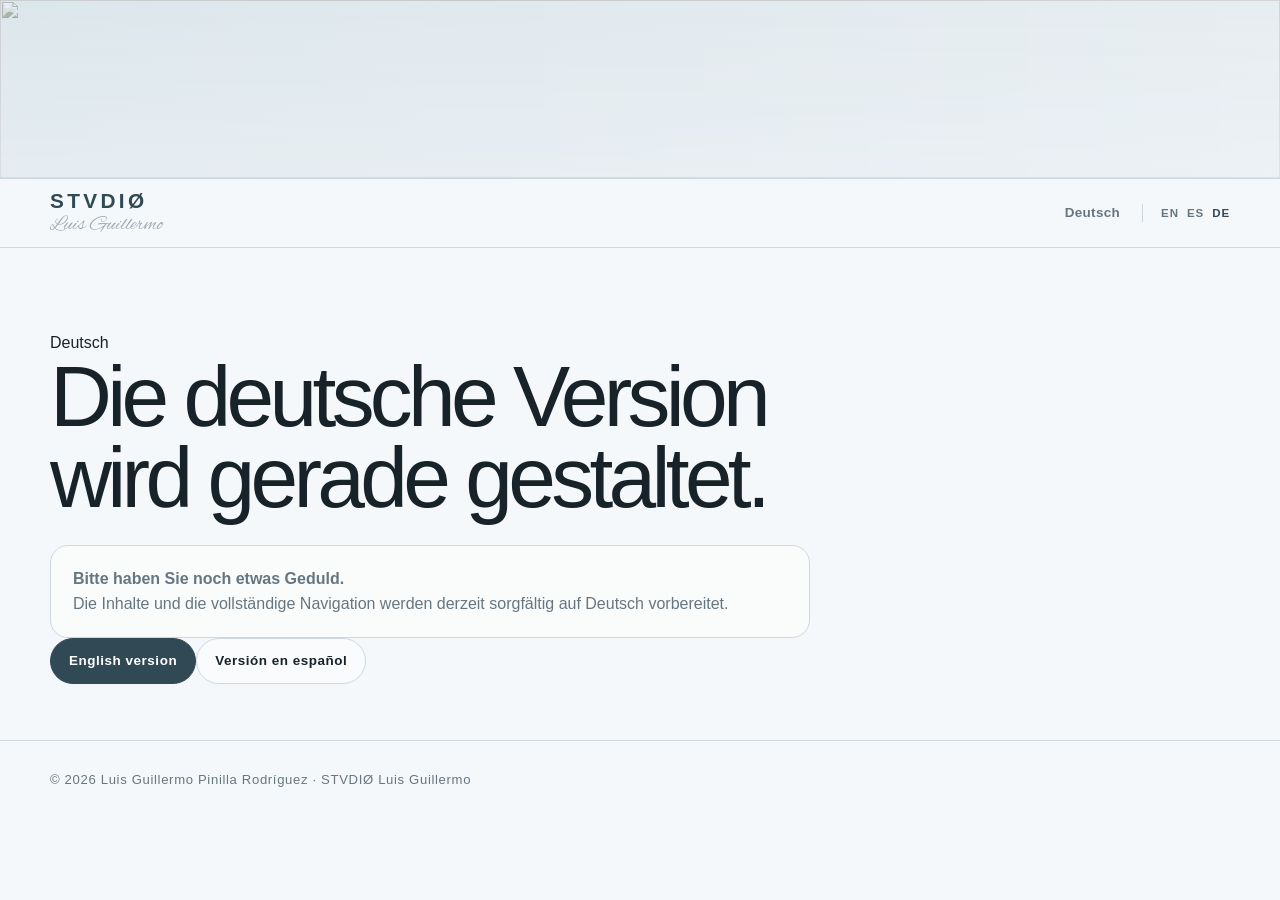
==== de/index.html @ 6890b132 "Add files via upload" ====
<!DOCTYPE html><html lang="de"><head><meta charset="UTF-8"><meta name="viewport" content="width=device-width, initial-scale=1.0">
<title>Deutsche Version — STVDIØ Luis Guillermo</title><link rel="stylesheet" href="../styles.css?v=9"></head><body>
<div class="top-banner"><img src="../banner.png" alt=""></div>
<header>
  <nav class="wrap">
    <a class="brand" href="index.html">
      <span class="brand-main">STVDIØ</span>
      <span class="brand-name">Luis Guillermo</span>
    </a>

    <div class="nav-right">
      <div class="nav-links">
        <a href="index.html">Deutsch</a>
      </div>
      <div class="language-switch" aria-label="Sprache">
        <a href="../index.html">EN</a>
        <a href="../es/index.html">ES</a>
        <a class="active" href="index.html">DE</a>
      </div>
    </div>

    <details class="mobile-menu">
      <summary aria-label="Navigation öffnen">
        <span class="mobile-menu-icon"></span>
      </summary>
      <div class="mobile-menu-content">
        <a href="index.html">Deutsche Startseite</a>
        <div class="mobile-menu-languages">
          <a href="../index.html">EN</a>
          <a href="../es/index.html">ES</a>
          <a class="active" href="index.html">DE</a>
        </div>
      </div>
    </details>
  </nav>
</header><main><section class="page-hero"><div class="wrap"><div class="section-kicker">Deutsch</div>
<h1>Die deutsche Version wird gerade gestaltet.</h1>
<div class="language-note"><strong>Bitte haben Sie noch etwas Geduld.</strong><br>Die Inhalte und die vollständige Navigation werden derzeit sorgfältig auf Deutsch vorbereitet.</div>
<div class="actions"><a class="button primary" href="../index.html">English version</a><a class="button secondary" href="../es/index.html">Versión en español</a></div>
</div></section></main><footer><div class="wrap">© 2026 Luis Guillermo Pinilla Rodríguez · STVDIØ Luis Guillermo</div></footer>


</body></html>
---- styles.css ----
@import url("https://fonts.googleapis.com/css2?family=Alex+Brush&display=swap");


    :root {
      --ice: #f5f8fa;
      --ice-2: #edf3f6;
      --mist: #dfe8ed;
      --steel: #9aaab4;
      --ink: #172229;
      --muted: #667680;
      --line: #cdd8de;
      --blue: #6f8fa1;
      --blue-dark: #314955;
      --white: #ffffff;
      --max: 1180px;
      --radius: 18px;
      --shadow: 0 18px 50px rgba(43, 63, 74, .08);
    }

    * {
      box-sizing: border-box;
    }

    html {
      scroll-behavior: smooth;
    }

    body {
      margin: 0;
      color: var(--ink);
      background: var(--ice);
      font-family: "Helvetica Neue", Helvetica, Arial, sans-serif;
      line-height: 1.6;
    }

    img {
      max-width: 100%;
      display: block;
    }

    a {
      color: inherit;
    }

    .wrap {
      width: min(var(--max), calc(100% - 40px));
      margin: 0 auto;
    }

    .top-banner {
      position: relative;
      height: clamp(110px, 14vw, 180px);
      overflow: hidden;
      background: var(--mist);
      border-bottom: 1px solid var(--line);
    }

    .top-banner img {
      width: 100%;
      height: 100%;
      object-fit: cover;
      object-position: center 48%;
      filter: grayscale(48%) brightness(1.08) contrast(.9) saturate(.55);
    }

    .top-banner::after {
      content: "";
      position: absolute;
      inset: 0;
      background:
        linear-gradient(180deg, rgba(245,248,250,.02), rgba(245,248,250,.38)),
        linear-gradient(90deg, rgba(209,224,232,.28), transparent 36%, rgba(255,255,255,.22));
      pointer-events: none;
    }

    header {
      position: sticky;
      top: 0;
      z-index: 30;
      background: rgba(245,248,250,.88);
      backdrop-filter: blur(16px);
      border-bottom: 1px solid var(--line);
    }

    nav {
      min-height: 68px;
      display: flex;
      align-items: center;
      justify-content: space-between;
      gap: 28px;
    }

    .brand {
      display: inline-flex;
      flex-direction: column;
      align-items: flex-start;
      width: 210px;
      gap: 4px;
      text-decoration: none;
      color: var(--blue-dark);
      line-height: 1;
      text-transform: none;
    }

    .brand-main {
      display: block;
      font-family: "Arial Black", "Helvetica Neue", Arial, sans-serif;
      font-size: 1.42rem;
      font-weight: 900;
      letter-spacing: .16em;
      color: var(--blue-dark);
      white-space: nowrap;
    }

    .brand-name {
      display: block;
      font-family: Georgia, "Times New Roman", serif;
      font-size: .82rem;
      font-weight: 400;
      letter-spacing: .055em;
      color: var(--steel);
      text-transform: none;
      white-space: nowrap;
    }

    .nav-links {
      display: flex;
      flex-wrap: wrap;
      gap: 24px;
    }

    .nav-links a {
      text-decoration: none;
      color: var(--muted);
      font-size: .82rem;
      font-weight: 600;
      letter-spacing: .08em;
      text-transform: uppercase;
    }

    .nav-links a:hover {
      color: var(--ink);
    }

    section {
      padding: 92px 0;
      border-bottom: 1px solid var(--line);
    }

    .hero {
      display: grid;
      grid-template-columns: 1.15fr .85fr;
      align-items: center;
      gap: 72px;
      min-height: 690px;
    }

    .eyebrow {
      margin-bottom: 22px;
      color: var(--blue);
      font-size: .78rem;
      font-weight: 700;
      letter-spacing: .16em;
      text-transform: uppercase;
    }

    h1 {
      margin: 0;
      max-width: 760px;
      font-size: clamp(3rem, 6.7vw, 6.8rem);
      line-height: .95;
      letter-spacing: -.055em;
      font-weight: 500;
    }

    h1 strong {
      display: block;
      color: var(--blue-dark);
      font-weight: 700;
    }

    .lead {
      max-width: 680px;
      margin: 30px 0 0;
      color: var(--muted);
      font-size: clamp(1rem, 1.5vw, 1.2rem);
    }

    .hero-actions {
      display: flex;
      flex-wrap: wrap;
      gap: 12px;
      margin-top: 34px;
    }

    .button {
      display: inline-flex;
      align-items: center;
      justify-content: center;
      min-height: 46px;
      padding: 0 18px;
      border: 1px solid var(--line);
      border-radius: 999px;
      text-decoration: none;
      font-size: .84rem;
      font-weight: 600;
      letter-spacing: .04em;
      transition: all .2s ease;
    }

    .button.primary {
      color: var(--white);
      background: var(--blue-dark);
      border-color: var(--blue-dark);
    }

    .button.secondary {
      background: rgba(255,255,255,.38);
    }

    .button:hover {
      transform: translateY(-2px);
      box-shadow: 0 10px 24px rgba(43,63,74,.08);
    }

    .portrait {
      position: relative;
      padding: 18px;
      background: rgba(255,255,255,.45);
      border: 1px solid var(--line);
      border-radius: 28px;
      box-shadow: var(--shadow);
    }

    .portrait::before {
      content: "";
      position: absolute;
      inset: 12px -12px -12px 12px;
      z-index: -1;
      border-radius: 28px;
      background: rgba(223,232,237,.75);
    }

    .portrait img {
      width: 100%;
      aspect-ratio: 4 / 5;
      object-fit: cover;
      object-position: center 30%;
      border-radius: 18px;
      filter: grayscale(82%) contrast(.98) brightness(1.05);
    }

    .manifesto {
      background: var(--ice-2);
    }

    .manifesto-grid {
      display: grid;
      grid-template-columns: .65fr 1.35fr;
      gap: 70px;
      align-items: start;
    }

    .section-number {
      color: var(--steel);
      font-size: .78rem;
      font-weight: 700;
      letter-spacing: .14em;
      text-transform: uppercase;
    }

    .manifesto-text {
      margin: 0;
      max-width: 900px;
      font-size: clamp(1.8rem, 3.5vw, 3.7rem);
      line-height: 1.18;
      letter-spacing: -.03em;
      font-weight: 400;
    }

    .manifesto-text strong {
      color: var(--blue-dark);
      font-weight: 700;
    }

    h2 {
      margin: 0;
      font-size: clamp(2.2rem, 4.8vw, 4.5rem);
      line-height: 1;
      letter-spacing: -.045em;
      font-weight: 500;
    }

    .section-intro {
      max-width: 760px;
      margin: 22px 0 0;
      color: var(--muted);
      font-size: 1.04rem;
    }

    .areas {
      display: grid;
      grid-template-columns: repeat(2, 1fr);
      gap: 18px;
      margin-top: 44px;
    }

    .area {
      padding: 30px;
      min-height: 220px;
      background: rgba(255,255,255,.55);
      border: 1px solid var(--line);
      border-radius: var(--radius);
    }

    .area-index {
      display: inline-block;
      margin-bottom: 44px;
      color: var(--steel);
      font-size: .75rem;
      font-weight: 700;
      letter-spacing: .12em;
    }

    .area h3 {
      margin: 0 0 10px;
      font-size: 1.35rem;
      font-weight: 600;
    }

    .area p {
      margin: 0;
      color: var(--muted);
      font-size: .96rem;
    }

    .questions {
      margin-top: 42px;
      border-top: 1px solid var(--line);
    }

    .question {
      display: grid;
      grid-template-columns: 72px 1fr;
      padding: 22px 0;
      border-bottom: 1px solid var(--line);
      font-size: clamp(1.05rem, 1.8vw, 1.45rem);
    }

    .question span {
      color: var(--steel);
      font-size: .76rem;
      font-weight: 700;
      letter-spacing: .1em;
    }

    .journal {
      background: var(--ice-2);
    }

    .cards {
      display: grid;
      grid-template-columns: repeat(3, 1fr);
      gap: 18px;
      margin-top: 44px;
    }

    .card {
      overflow: hidden;
      background: rgba(255,255,255,.58);
      border: 1px solid var(--line);
      border-radius: var(--radius);
      box-shadow: 0 12px 32px rgba(43,63,74,.04);
    }

    .card-visual {
      height: 150px;
      background:
        linear-gradient(135deg, rgba(255,255,255,.6), rgba(169,191,202,.72)),
        url("banner.png") center/cover;
      filter: grayscale(56%) saturate(.55);
      border-bottom: 1px solid var(--line);
    }

    .card:nth-child(2) .card-visual {
      background:
        linear-gradient(135deg, rgba(229,237,241,.86), rgba(112,142,158,.56)),
        url("banner.png") center 46%/cover;
    }

    .card:nth-child(3) .card-visual {
      background:
        linear-gradient(135deg, rgba(243,247,249,.8), rgba(76,102,116,.5)),
        url("banner.png") center 54%/cover;
    }

    .card-body {
      padding: 24px;
    }

    .meta {
      color: var(--blue);
      font-size: .72rem;
      font-weight: 700;
      letter-spacing: .12em;
      text-transform: uppercase;
    }

    .card h3 {
      margin: 12px 0;
      font-size: 1.3rem;
      line-height: 1.15;
      font-weight: 600;
    }

    .card p {
      margin: 0 0 22px;
      color: var(--muted);
      font-size: .95rem;
    }

    .text-link {
      text-decoration: none;
      color: var(--blue-dark);
      font-size: .82rem;
      font-weight: 700;
    }

    .contact {
      padding: 0;
      background: var(--blue-dark);
      color: var(--white);
    }

    .contact-grid {
      display: grid;
      grid-template-columns: 1.25fr .75fr;
      min-height: 420px;
    }

    .contact-copy {
      padding: 80px var(--gutter, 40px);
      border-right: 1px solid rgba(255,255,255,.18);
    }

    .contact-copy h2 {
      color: var(--white);
    }

    .contact-copy p {
      max-width: 700px;
      margin: 24px 0 0;
      color: rgba(255,255,255,.72);
    }

    .social-links {
      display: grid;
    }

    .social-link {
      display: flex;
      align-items: center;
      justify-content: space-between;
      min-height: 72px;
      padding: 0 26px;
      border-bottom: 1px solid rgba(255,255,255,.16);
      text-decoration: none;
      font-size: .82rem;
      font-weight: 600;
      letter-spacing: .08em;
      text-transform: uppercase;
    }

    .social-link:hover {
      background: rgba(255,255,255,.08);
    }

    footer {
      padding: 28px 0 36px;
      color: var(--muted);
      font-size: .82rem;
      letter-spacing: .05em;
    }

    @media (max-width: 900px) {
      .nav-links {
        display: none;
      }

      .hero,
      .manifesto-grid,
      .contact-grid {
        grid-template-columns: 1fr;
      }

      .hero {
        min-height: auto;
        padding: 74px 0;
      }

      .portrait {
        max-width: 560px;
      }

      .contact-copy {
        border-right: 0;
        border-bottom: 1px solid rgba(255,255,255,.18);
      }

      .areas,
      .cards {
        grid-template-columns: 1fr;
      }
    }

    @media (max-width: 560px) {
      .wrap {
        width: min(100% - 24px, var(--max));
      }

      section {
        padding: 68px 0;
      }

      .top-banner {
        height: 105px;
      }

      h1 {
        font-size: clamp(2.8rem, 14vw, 4.4rem);
      }

      .question {
        grid-template-columns: 50px 1fr;
      }

      .button {
        width: 100%;
      }
    }

    /* Nordic identity update */
    .brand { display:inline-flex; align-items:baseline; gap:10px; }
    .brand-main { font-family:"Arial Black","Helvetica Neue",Arial,sans-serif; font-size:1.48rem; letter-spacing:.11em; line-height:1; }
    .brand-sub { font-family:Georgia,"Times New Roman",serif; font-size:.76rem; font-style:italic; font-weight:400; letter-spacing:.18em; color:var(--steel); }
    .nav-right { display:flex; align-items:center; gap:22px; }
    .language-switch { display:flex; gap:8px; padding-left:18px; border-left:1px solid var(--line); }
    .language-switch a { text-decoration:none; color:var(--muted); font-size:.72rem; font-weight:700; letter-spacing:.08em; }
    .language-switch .active { color:var(--blue-dark); }
    .news-lead { background:linear-gradient(180deg,rgba(255,255,255,.58),rgba(237,243,246,.72)); }
    .news-lead-grid { display:grid; grid-template-columns:1.25fr .75fr; gap:20px; margin-top:42px; }
    .news-feature,.news-mini { background:rgba(255,255,255,.62); border:1px solid var(--line); border-radius:var(--radius); box-shadow:0 12px 32px rgba(43,63,74,.045); }
    .news-feature { overflow:hidden; }
    .news-feature-image { height:255px; background:linear-gradient(135deg,rgba(240,246,249,.28),rgba(88,116,130,.34)),url("banner.png") center 48%/cover; border-bottom:1px solid var(--line); }
    .news-feature-body,.news-mini { padding:26px; }
    .news-feature h3 { margin:10px 0 12px; font-size:clamp(1.7rem,3vw,2.55rem); line-height:1.08; }
    .news-mini-stack { display:grid; gap:18px; }
    .news-mini h3 { margin:10px 0 8px; font-size:1.28rem; }
    .news-feature p,.news-mini p { margin:0; color:var(--muted); }
    .portrait img { filter:saturate(.9) contrast(.98) brightness(1.035); }
    .site-preview { display:grid; grid-template-columns:repeat(2,1fr); gap:18px; margin-top:40px; }
    .site-preview article { padding:28px; background:rgba(255,255,255,.56); border:1px solid var(--line); border-radius:var(--radius); }
    .site-preview h3 { margin:10px 0 10px; font-size:1.45rem; }
    .site-preview p { color:var(--muted); }
    .page-hero { padding:82px 0 56px; }
    @media (max-width:980px){ .news-lead-grid{grid-template-columns:1fr;} .nav-links{display:none;} }
    @media (max-width:640px){ .brand-main{font-size:1.18rem;} .brand-sub{font-size:.64rem;} .language-switch{display:none;} .site-preview{grid-template-columns:1fr;} }
  

    .portfolio-grid,
    .tools-grid {
      display: grid;
      gap: 18px;
      margin-top: 42px;
    }

    .portfolio-grid { grid-template-columns: repeat(2, 1fr); }
    .tools-grid { grid-template-columns: repeat(4, 1fr); }

    .portfolio-item,
    .tool-group {
      background: rgba(255,255,255,.58);
      border: 1px solid var(--line);
      border-radius: var(--radius);
      box-shadow: 0 12px 32px rgba(43,63,74,.04);
    }

    .portfolio-item {
      min-height: 260px;
      padding: 30px;
      display: flex;
      flex-direction: column;
    }

    .portfolio-number {
      color: var(--steel);
      font-size: .74rem;
      font-weight: 700;
      letter-spacing: .12em;
    }

    .portfolio-item h3 {
      margin: 42px 0 12px;
      font-size: 1.5rem;
      line-height: 1.12;
    }

    .portfolio-item p,
    .tool-group p { color: var(--muted); }

    .portfolio-item .text-link { margin-top: auto; }

    .tool-group {
      min-height: 210px;
      padding: 26px;
    }

    .tool-group h3 {
      margin: 0 0 18px;
      font-size: 1.08rem;
    }

    .tool-list {
      display: flex;
      flex-wrap: wrap;
      gap: 8px;
    }

    .tool-chip {
      display: inline-flex;
      padding: 7px 10px;
      border: 1px solid var(--line);
      border-radius: 999px;
      color: var(--muted);
      background: rgba(255,255,255,.48);
      font-size: .8rem;
    }

    .language-note {
      max-width: 760px;
      margin-top: 26px;
      padding: 20px 22px;
      background: rgba(255,255,255,.56);
      border: 1px solid var(--line);
      border-radius: var(--radius);
      color: var(--muted);
    }

    @media (max-width: 980px) {
      .tools-grid { grid-template-columns: repeat(2, 1fr); }
    }

    @media (max-width: 640px) {
      .brand { width: 194px; }
      .brand-main { font-size: 1.18rem; }
      .brand-name { font-size: .7rem; }
      .portfolio-grid,
      .tools-grid { grid-template-columns: 1fr; }
    }


    .mobile-menu-button {
      display: none;
      flex-direction: column;
      align-items: center;
      justify-content: center;
      gap: 4px;
      width: 42px;
      height: 42px;
      padding: 0;
      border: 1px solid var(--line);
      border-radius: 999px;
      background: rgba(255,255,255,.45);
      color: var(--blue-dark);
      cursor: pointer;
    }

    .mobile-menu-button span {
      display: block;
      width: 17px;
      height: 1.5px;
      background: currentColor;
    }

    .mobile-panel {
      display: none;
      border-top: 1px solid var(--line);
      background: rgba(244,248,250,.98);
    }

    .mobile-panel.open {
      display: block;
    }

    .mobile-panel-inner {
      width: min(var(--max), calc(100% - 24px));
      margin: 0 auto;
      padding: 12px 0 18px;
    }

    .mobile-panel-inner > a {
      display: block;
      padding: 12px 2px;
      border-bottom: 1px solid var(--line);
      color: var(--muted);
      text-decoration: none;
      font-size: .86rem;
      font-weight: 600;
    }

    .mobile-language {
      display: flex;
      gap: 14px;
      padding-top: 14px;
    }

    .mobile-language a {
      color: var(--muted);
      text-decoration: none;
      font-size: .78rem;
      font-weight: 700;
    }

    .mobile-language .active {
      color: var(--blue-dark);
    }

    @media (max-width: 900px) {
      .mobile-menu-button {
        display: inline-flex;
      }

      .nav-right {
        display: none;
      }

      nav {
        min-height: 78px;
      }
    }

    @media (max-width: 560px) {
      .brand {
        width: 176px;
      }

      .brand-main {
        font-size: 1.14rem;
      }

      .brand-name {
        font-size: .72rem;
      }
    }


/* Final typography refinements */
.nav-links a {
  text-transform: none;
  letter-spacing: .025em;
  font-size: .84rem;
}

.mobile-panel-inner > a {
  text-transform: none;
  letter-spacing: .025em;
}

.brand-name {
  font-family: "Palatino Linotype", "Book Antiqua", Palatino, Georgia, serif;
  font-style: italic;
  font-weight: 400;
  letter-spacing: .018em;
  text-transform: none;
}


/* Refined signature typography */
.brand-name {
  font-family: "Segoe Script", "Apple Chancery", "Lucida Handwriting",
               "URW Chancery L", "Brush Script MT", cursive;
  font-size: 1.08rem;
  font-weight: 400;
  font-style: normal;
  letter-spacing: .01em;
  line-height: 1.08;
  color: var(--steel);
  text-transform: none;
  transform: translateY(1px);
}

@media (max-width: 640px) {
  .brand-name {
    font-size: .9rem;
    letter-spacing: 0;
  }
}


/* Alex Brush signature lockup */
.brand-name {
  font-family: "Alex Brush", "Segoe Script", cursive;
  font-size: 1.42rem;
  font-weight: 400;
  font-style: normal;
  letter-spacing: 0;
  line-height: .9;
  color: var(--steel);
  text-transform: none;
  transform: translateY(2px);
}

@media (max-width: 640px) {
  .brand-name {
    font-size: 1.18rem;
    line-height: .92;
  }
}


/* ===== Stable responsive header v8 ===== */
.brand {
  display: flex !important;
  flex-direction: column !important;
  align-items: flex-start !important;
  justify-content: center;
  width: 190px !important;
  min-width: 190px;
  gap: 1px !important;
  line-height: 1 !important;
  text-transform: none !important;
}

.brand-main {
  display: block !important;
  width: auto !important;
  font-size: 1.30rem !important;
  letter-spacing: .16em !important;
  line-height: 1 !important;
  white-space: nowrap !important;
}

.brand-name {
  display: block !important;
  width: auto !important;
  margin-top: 3px;
  font-family: "Alex Brush", "Segoe Script", cursive !important;
  font-size: 1.34rem !important;
  font-weight: 400 !important;
  font-style: normal !important;
  letter-spacing: 0 !important;
  line-height: .88 !important;
  white-space: nowrap !important;
  text-transform: none !important;
  transform: none !important;
}

.mobile-menu {
  display: none;
  position: relative;
}

.mobile-menu summary {
  list-style: none;
  width: 42px;
  height: 42px;
  display: grid;
  place-items: center;
  border: 1px solid var(--line);
  border-radius: 999px;
  background: rgba(255,255,255,.46);
  color: var(--blue-dark);
  cursor: pointer;
}

.mobile-menu summary::-webkit-details-marker {
  display: none;
}

.mobile-menu-icon,
.mobile-menu-icon::before,
.mobile-menu-icon::after {
  display: block;
  width: 17px;
  height: 1.5px;
  background: currentColor;
  content: "";
}

.mobile-menu-icon {
  position: relative;
}

.mobile-menu-icon::before {
  position: absolute;
  top: -5px;
  left: 0;
}

.mobile-menu-icon::after {
  position: absolute;
  top: 5px;
  left: 0;
}

.mobile-menu[open] .mobile-menu-icon {
  background: transparent;
}

.mobile-menu[open] .mobile-menu-icon::before {
  top: 0;
  transform: rotate(45deg);
}

.mobile-menu[open] .mobile-menu-icon::after {
  top: 0;
  transform: rotate(-45deg);
}

.mobile-menu-content {
  position: absolute;
  top: calc(100% + 12px);
  right: 0;
  z-index: 100;
  width: min(320px, calc(100vw - 24px));
  padding: 12px;
  background: rgba(244,248,250,.99);
  border: 1px solid var(--line);
  border-radius: 16px;
  box-shadow: 0 18px 48px rgba(43,63,74,.14);
}

.mobile-menu-content > a {
  display: block;
  padding: 11px 10px;
  border-bottom: 1px solid var(--line);
  color: var(--muted);
  text-decoration: none;
  font-size: .92rem;
  font-weight: 600;
  letter-spacing: .01em;
  text-transform: none;
}

.mobile-menu-content > a:last-of-type {
  border-bottom: 0;
}

.mobile-menu-languages {
  display: flex;
  gap: 14px;
  padding: 12px 10px 3px;
}

.mobile-menu-languages a {
  color: var(--muted);
  text-decoration: none;
  font-size: .78rem;
  font-weight: 700;
}

.mobile-menu-languages .active {
  color: var(--blue-dark);
}

@media (max-width: 980px) {
  .nav-right,
  .mobile-panel,
  .mobile-menu-button {
    display: none !important;
  }

  .mobile-menu {
    display: block;
  }

  nav {
    min-height: 76px !important;
  }
}

@media (max-width: 560px) {
  .brand {
    width: 166px !important;
    min-width: 166px;
  }

  .brand-main {
    font-size: 1.08rem !important;
  }

  .brand-name {
    font-size: 1.14rem !important;
  }
}


/* v9 language consistency */
@media (max-width: 980px) {
  header .nav-right { display: none !important; }
  header .mobile-menu { display: block !important; }
}

@media (min-width: 981px) {
  header .nav-right { display: flex !important; }
  header .mobile-menu { display: none !important; }
}
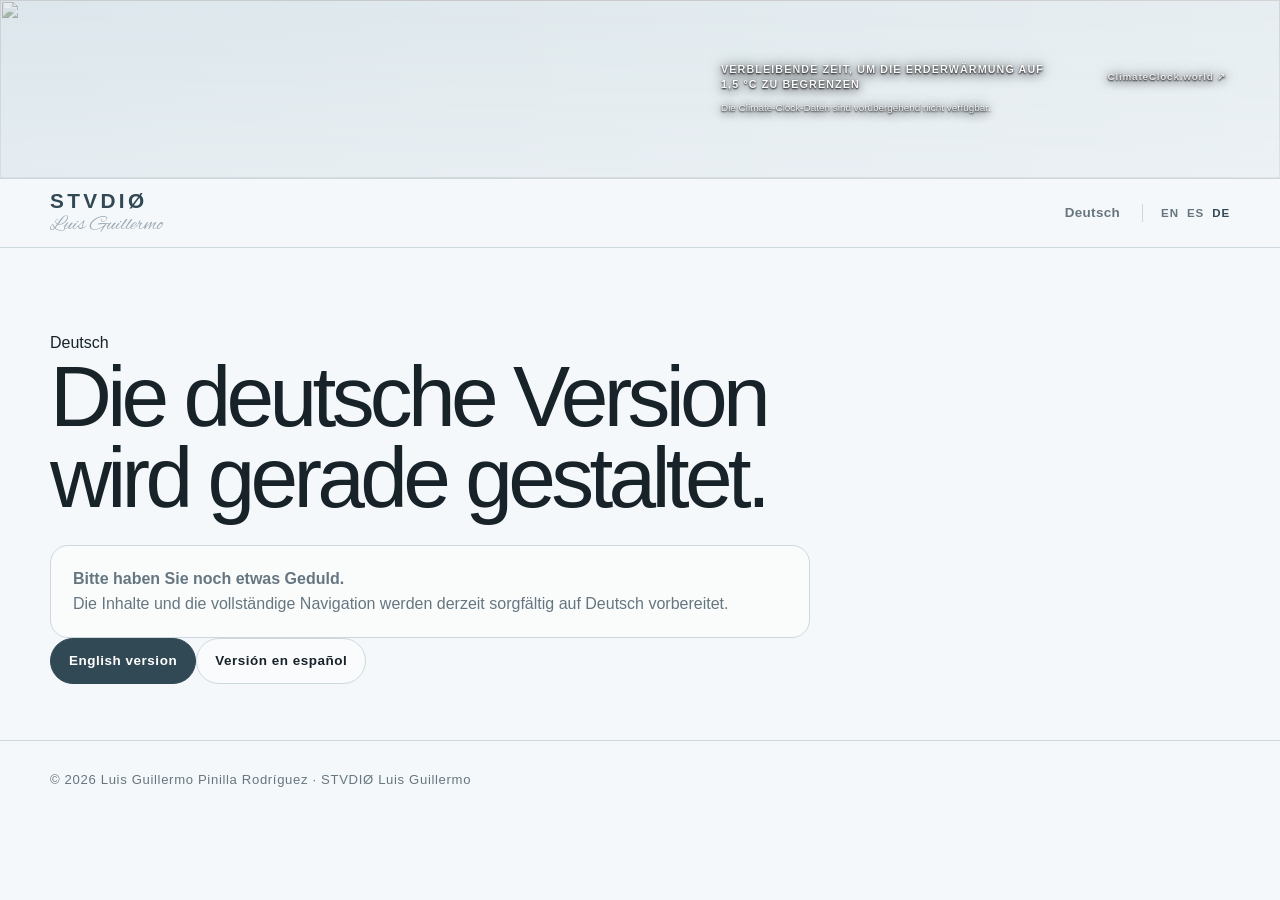
==== commit 4c2a08a0: "Add files via upload" ====
--- a/de/index.html
+++ b/de/index.html
@@ -1,6 +1,21 @@
 <!DOCTYPE html><html lang="de"><head><meta charset="UTF-8"><meta name="viewport" content="width=device-width, initial-scale=1.0">
-<title>Deutsche Version — STVDIØ Luis Guillermo</title><link rel="stylesheet" href="../styles.css?v=9"></head><body>
-<div class="top-banner"><img src="../banner.png" alt=""></div>
+<title>Deutsche Version — STVDIØ Luis Guillermo</title><link rel="stylesheet" href="../styles.css?v=17"></head><body>
+<div class="top-banner"><img src="../banner.png" alt="">
+<div class="climate-clock-panel" data-climate-clock>
+  <div class="climate-clock-topline">
+    <div class="climate-clock-label">Climate Clock</div>
+    <a class="climate-clock-source" href="https://climateclock.world/" target="_blank" rel="noopener">ClimateClock.world ↗</a>
+  </div>
+  <div class="climate-clock-time" aria-label="Climate countdown">
+    <div class="climate-clock-unit"><span class="climate-clock-value" data-clock-value>--</span><span class="climate-clock-caption" data-clock-caption>Years</span></div>
+    <div class="climate-clock-unit"><span class="climate-clock-value" data-clock-value>---</span><span class="climate-clock-caption" data-clock-caption>Days</span></div>
+    <div class="climate-clock-unit"><span class="climate-clock-value" data-clock-value>--</span><span class="climate-clock-caption" data-clock-caption>Hours</span></div>
+    <div class="climate-clock-unit"><span class="climate-clock-value" data-clock-value>--</span><span class="climate-clock-caption" data-clock-caption>Minutes</span></div>
+    <div class="climate-clock-unit"><span class="climate-clock-value" data-clock-value>--</span><span class="climate-clock-caption" data-clock-caption>Seconds</span></div>
+  </div>
+  <div class="climate-clock-status" aria-live="polite">Loading…</div>
+</div>
+</div>
 <header>
   <nav class="wrap">
     <a class="brand" href="index.html">
@@ -40,4 +55,5 @@
 </div></section></main><footer><div class="wrap">© 2026 Luis Guillermo Pinilla Rodríguez · STVDIØ Luis Guillermo</div></footer>
 
 
+<script src="../climate-clock.js?v=12" defer></script>
 </body></html>
--- a/styles.css
+++ b/styles.css
@@ -1005,3 +1005,1168 @@
   header .nav-right { display: flex !important; }
   header .mobile-menu { display: none !important; }
 }
+
+
+/* ===== Climate Clock banner overlay ===== */
+.top-banner {
+  min-height: 132px;
+}
+
+.climate-clock-panel {
+  position: absolute;
+  z-index: 4;
+  top: 50%;
+  right: max(18px, calc((100vw - var(--max)) / 2));
+  transform: translateY(-50%);
+  width: min(520px, calc(100% - 36px));
+  padding: 14px 18px 13px;
+  color: #f7fbfd;
+  background:
+    linear-gradient(135deg, rgba(18, 34, 43, .86), rgba(49, 73, 85, .72));
+  border: 1px solid rgba(255,255,255,.28);
+  border-radius: 18px;
+  box-shadow: 0 18px 44px rgba(10, 24, 31, .22);
+  backdrop-filter: blur(12px);
+  -webkit-backdrop-filter: blur(12px);
+}
+
+.climate-clock-panel::before {
+  content: "";
+  position: absolute;
+  left: 0;
+  top: 14px;
+  bottom: 14px;
+  width: 3px;
+  border-radius: 999px;
+  background: #ef6a62;
+}
+
+.climate-clock-topline {
+  display: flex;
+  align-items: center;
+  justify-content: space-between;
+  gap: 14px;
+  margin-left: 7px;
+}
+
+.climate-clock-label {
+  max-width: 330px;
+  color: rgba(247,251,253,.76);
+  font-size: .67rem;
+  font-weight: 700;
+  letter-spacing: .105em;
+  line-height: 1.35;
+  text-transform: uppercase;
+}
+
+.climate-clock-source {
+  color: rgba(247,251,253,.58);
+  font-size: .62rem;
+  font-weight: 600;
+  letter-spacing: .08em;
+  text-decoration: none;
+  white-space: nowrap;
+}
+
+.climate-clock-source:hover {
+  color: #ffffff;
+}
+
+.climate-clock-time {
+  display: grid;
+  grid-template-columns: repeat(5, minmax(50px, 1fr));
+  gap: 8px;
+  margin: 10px 0 0 7px;
+}
+
+.climate-clock-unit {
+  min-width: 0;
+}
+
+.climate-clock-value {
+  display: block;
+  color: #ffffff;
+  font-family: "SFMono-Regular", Consolas, "Liberation Mono", Menlo, monospace;
+  font-size: clamp(1.05rem, 2vw, 1.55rem);
+  font-weight: 700;
+  letter-spacing: -.045em;
+  line-height: 1;
+}
+
+.climate-clock-caption {
+  display: block;
+  margin-top: 4px;
+  color: rgba(247,251,253,.54);
+  font-size: .56rem;
+  font-weight: 700;
+  letter-spacing: .10em;
+  text-transform: uppercase;
+}
+
+.climate-clock-status {
+  margin: 9px 0 0 7px;
+  color: rgba(247,251,253,.58);
+  font-size: .62rem;
+}
+
+.climate-clock-panel.is-error .climate-clock-time {
+  display: none;
+}
+
+@media (max-width: 820px) {
+  .top-banner {
+    height: 154px;
+  }
+
+  .top-banner img {
+    object-position: center;
+  }
+
+  .climate-clock-panel {
+    left: 12px;
+    right: 12px;
+    width: auto;
+    padding: 12px 14px 11px;
+    border-radius: 15px;
+  }
+
+  .climate-clock-label {
+    max-width: 250px;
+    font-size: .6rem;
+  }
+
+  .climate-clock-source {
+    font-size: .56rem;
+  }
+
+  .climate-clock-time {
+    grid-template-columns: repeat(5, 1fr);
+    gap: 5px;
+  }
+
+  .climate-clock-value {
+    font-size: clamp(.93rem, 4.2vw, 1.18rem);
+  }
+
+  .climate-clock-caption {
+    font-size: .49rem;
+    letter-spacing: .06em;
+  }
+}
+
+@media (max-width: 430px) {
+  .top-banner {
+    height: 166px;
+  }
+
+  .climate-clock-panel {
+    top: 52%;
+  }
+
+  .climate-clock-topline {
+    align-items: flex-start;
+  }
+
+  .climate-clock-label {
+    max-width: 215px;
+  }
+
+  .climate-clock-source {
+    writing-mode: vertical-rl;
+    transform: rotate(180deg);
+    letter-spacing: .05em;
+  }
+}
+
+
+/* ===== Climate Clock visual refinement v11 ===== */
+.climate-clock-panel {
+  background:
+    linear-gradient(
+      112deg,
+      rgba(22, 78, 111, .78) 0%,
+      rgba(52, 87, 104, .67) 42%,
+      rgba(120, 92, 70, .62) 72%,
+      rgba(115, 63, 49, .70) 100%
+    );
+  border: 1px solid rgba(255,255,255,.34);
+  box-shadow:
+    0 16px 38px rgba(8, 28, 39, .20),
+    inset 0 1px 0 rgba(255,255,255,.18);
+  backdrop-filter: blur(10px) saturate(1.08);
+  -webkit-backdrop-filter: blur(10px) saturate(1.08);
+}
+
+.climate-clock-panel::before {
+  width: 2px;
+  background:
+    linear-gradient(
+      180deg,
+      rgba(124, 206, 232, .92),
+      rgba(255,255,255,.70) 48%,
+      rgba(235, 151, 105, .95)
+    );
+  box-shadow: 0 0 16px rgba(255,255,255,.22);
+}
+
+.climate-clock-panel::after {
+  content: "";
+  position: absolute;
+  inset: 0;
+  pointer-events: none;
+  border-radius: inherit;
+  background:
+    linear-gradient(135deg, rgba(255,255,255,.10), transparent 32%),
+    radial-gradient(circle at 88% 14%, rgba(244,178,133,.15), transparent 34%),
+    radial-gradient(circle at 12% 82%, rgba(100,188,224,.13), transparent 38%);
+}
+
+.climate-clock-topline,
+.climate-clock-time,
+.climate-clock-status {
+  position: relative;
+  z-index: 1;
+}
+
+.climate-clock-label {
+  color: rgba(255,255,255,.84);
+}
+
+.climate-clock-source {
+  color: rgba(255,255,255,.68);
+}
+
+.climate-clock-value {
+  color: #ffffff;
+  text-shadow: 0 1px 12px rgba(0,0,0,.22);
+}
+
+.climate-clock-caption {
+  color: rgba(255,255,255,.62);
+}
+
+.climate-clock-status {
+  color: rgba(255,255,255,.66);
+}
+
+@media (max-width: 820px) {
+  .climate-clock-panel {
+    background:
+      linear-gradient(
+        110deg,
+        rgba(22, 78, 111, .80) 0%,
+        rgba(58, 90, 105, .70) 48%,
+        rgba(118, 73, 55, .72) 100%
+      );
+  }
+}
+
+
+/* ===== Climate Clock transparent treatment v12 ===== */
+.climate-clock-panel {
+  background: transparent !important;
+  border: 0 !important;
+  box-shadow: none !important;
+  backdrop-filter: none !important;
+  -webkit-backdrop-filter: none !important;
+  padding: 10px 4px !important;
+}
+
+.climate-clock-panel::before,
+.climate-clock-panel::after {
+  display: none !important;
+}
+
+.climate-clock-label,
+.climate-clock-source,
+.climate-clock-caption,
+.climate-clock-status,
+.climate-clock-value {
+  text-shadow:
+    0 1px 2px rgba(0,0,0,.95),
+    0 2px 8px rgba(0,0,0,.78),
+    0 0 18px rgba(0,0,0,.48);
+}
+
+.climate-clock-label {
+  color: rgba(255,255,255,.96) !important;
+  font-weight: 800;
+}
+
+.climate-clock-source {
+  color: rgba(255,255,255,.82) !important;
+}
+
+.climate-clock-value {
+  color: #ffffff !important;
+  font-weight: 800;
+  letter-spacing: -.055em;
+}
+
+.climate-clock-caption {
+  color: rgba(255,255,255,.86) !important;
+  font-weight: 800;
+}
+
+.climate-clock-status {
+  color: rgba(255,255,255,.86) !important;
+}
+
+@media (max-width: 820px) {
+  .climate-clock-panel {
+    padding: 8px 2px !important;
+  }
+}
+
+
+/* ===== Mixed Latest: News + Journal ===== */
+.content-type {
+  display: inline-flex;
+  align-items: center;
+  padding: .22rem .5rem;
+  border: 1px solid currentColor;
+  border-radius: 999px;
+  font-size: .61rem;
+  font-weight: 800;
+  letter-spacing: .09em;
+  line-height: 1;
+  text-transform: uppercase;
+}
+
+.content-type-news {
+  color: #315e73;
+  background: rgba(75, 126, 151, .08);
+}
+
+.content-type-journal {
+  color: #755443;
+  background: rgba(151, 104, 75, .08);
+}
+
+.news-mini .text-link {
+  display: inline-block;
+  margin-top: .7rem;
+}
+
+
+/* ===== Artistic hobbies page v14 ===== */
+.hobbies-page {
+  overflow-x: hidden;
+}
+
+.hobby-hero {
+  padding: clamp(72px, 9vw, 120px) 0 72px;
+  background:
+    radial-gradient(circle at 82% 22%, rgba(150, 93, 64, .11), transparent 30%),
+    radial-gradient(circle at 18% 62%, rgba(63, 119, 142, .10), transparent 32%);
+}
+
+.hobby-hero-grid,
+.growing-grid,
+.soundtrack-heading {
+  display: grid;
+  grid-template-columns: 1.25fr .75fr;
+  gap: clamp(36px, 7vw, 90px);
+  align-items: center;
+}
+
+.hobby-hero h1 {
+  max-width: 780px;
+  margin: .7rem 0 1.1rem;
+  font-size: clamp(3rem, 7vw, 6.8rem);
+  line-height: .92;
+  letter-spacing: -.055em;
+}
+
+.hobby-intro {
+  max-width: 700px;
+  font-size: clamp(1.05rem, 1.7vw, 1.35rem);
+  line-height: 1.65;
+  color: var(--muted);
+}
+
+.hobby-orbit {
+  position: relative;
+  min-height: 320px;
+}
+
+.orbit-circle {
+  position: absolute;
+  border: 1px solid rgba(47, 91, 111, .25);
+  border-radius: 50%;
+}
+
+.orbit-a { inset: 12% 8% 6% 18%; transform: rotate(-8deg); }
+.orbit-b { inset: 24% 20% 18% 4%; border-color: rgba(137, 86, 57, .28); transform: rotate(13deg); }
+.orbit-dot { position: absolute; width: 16px; height: 16px; border-radius: 50%; }
+.dot-a { top: 19%; right: 15%; background: #416f84; }
+.dot-b { bottom: 16%; left: 18%; background: #a16f52; }
+.orbit-word {
+  position: absolute;
+  inset: 42% auto auto 28%;
+  font-size: clamp(2.7rem, 7vw, 5.6rem);
+  font-weight: 800;
+  letter-spacing: .15em;
+  color: rgba(44, 79, 95, .10);
+  transform: rotate(-9deg);
+}
+
+.hobby-section {
+  padding: 82px 0;
+}
+
+.hobby-section-soft {
+  background: linear-gradient(180deg, rgba(79, 112, 124, .055), rgba(154, 107, 76, .035));
+}
+
+.hobby-mosaic {
+  display: grid;
+  grid-template-columns: 1.25fr .75fr;
+  gap: 22px;
+  margin-top: 30px;
+}
+
+.hobby-card {
+  overflow: hidden;
+  border: 1px solid var(--line);
+  border-radius: 24px;
+  background: rgba(255,255,255,.72);
+  box-shadow: 0 18px 52px rgba(42, 68, 80, .07);
+}
+
+.hobby-card-large {
+  grid-row: span 2;
+}
+
+.hobby-art {
+  position: relative;
+  min-height: 210px;
+  overflow: hidden;
+}
+
+.hobby-card-large .hobby-art {
+  min-height: 420px;
+}
+
+.hobby-art::before,
+.hobby-art::after {
+  content: "";
+  position: absolute;
+  border-radius: 50%;
+  filter: blur(.2px);
+}
+
+.hobby-art span {
+  position: absolute;
+  left: 18px;
+  bottom: 16px;
+  z-index: 2;
+  padding: .42rem .65rem;
+  border-radius: 999px;
+  color: white;
+  background: rgba(20, 34, 41, .52);
+  font-size: .68rem;
+  font-weight: 700;
+  letter-spacing: .08em;
+  text-transform: uppercase;
+  backdrop-filter: blur(8px);
+}
+
+.hobby-art-wood {
+  background:
+    repeating-linear-gradient(92deg, rgba(63,35,21,.14) 0 2px, transparent 2px 22px),
+    linear-gradient(135deg, #c8a37c, #805f45 60%, #4e3d31);
+}
+
+.hobby-art-wood::before {
+  width: 72%; height: 72%; left: -14%; top: 12%;
+  border: 18px solid rgba(246,232,210,.34);
+}
+.hobby-art-wood::after {
+  width: 54%; height: 54%; right: -5%; bottom: -10%;
+  border: 12px solid rgba(73,41,26,.20);
+}
+
+.hobby-art-watercolor {
+  background:
+    radial-gradient(circle at 25% 25%, rgba(72,135,167,.72), transparent 34%),
+    radial-gradient(circle at 72% 42%, rgba(200,119,94,.62), transparent 38%),
+    radial-gradient(circle at 45% 85%, rgba(106,144,117,.55), transparent 40%),
+    #edf3f4;
+}
+
+.hobby-art-electronics {
+  background:
+    linear-gradient(90deg, transparent 49%, rgba(255,255,255,.16) 50%, transparent 51%),
+    linear-gradient(0deg, transparent 49%, rgba(255,255,255,.12) 50%, transparent 51%),
+    radial-gradient(circle at 68% 28%, #6fc7dc 0 4px, transparent 5px),
+    radial-gradient(circle at 28% 72%, #d49069 0 4px, transparent 5px),
+    linear-gradient(135deg, #182d37, #355565);
+  background-size: 42px 42px, 42px 42px, auto, auto, auto;
+}
+
+.hobby-card-body {
+  padding: 22px;
+}
+
+.hobby-card-body h2 {
+  margin: 0 0 .55rem;
+  font-size: 1.45rem;
+}
+
+.leaf-composition {
+  position: relative;
+  min-height: 320px;
+}
+
+.leaf {
+  position: absolute;
+  width: 130px;
+  height: 210px;
+  border-radius: 70% 10% 70% 10%;
+  background: linear-gradient(145deg, rgba(74,118,89,.30), rgba(118,145,105,.08));
+  border: 1px solid rgba(71,109,81,.22);
+  transform-origin: bottom center;
+}
+.leaf-1 { left: 24%; bottom: 20px; transform: rotate(-28deg); }
+.leaf-2 { left: 43%; bottom: 24px; transform: rotate(8deg) scale(.9); }
+.leaf-3 { left: 58%; bottom: 18px; transform: rotate(34deg) scale(.78); }
+.leaf-stem {
+  position: absolute;
+  width: 2px;
+  height: 220px;
+  left: 49%;
+  bottom: 0;
+  background: rgba(75,108,76,.38);
+  transform: rotate(-5deg);
+}
+
+.story-grid {
+  display: grid;
+  grid-template-columns: repeat(3, 1fr);
+  gap: 20px;
+  margin-top: 28px;
+}
+
+.story-grid article {
+  position: relative;
+  min-height: 220px;
+  padding: 28px;
+  border-top: 1px solid var(--line);
+  background: linear-gradient(180deg, transparent, rgba(58,91,105,.035));
+}
+
+.story-index {
+  display: block;
+  margin-bottom: 48px;
+  font-family: Georgia, serif;
+  font-style: italic;
+  font-size: 2rem;
+  color: rgba(52,85,100,.38);
+}
+
+.soundtrack-section {
+  background:
+    linear-gradient(180deg, rgba(31,52,62,.98), rgba(16,29,35,.99));
+  color: #f5f8f9;
+}
+
+.soundtrack-section .section-number,
+.soundtrack-section p {
+  color: rgba(245,248,249,.68);
+}
+
+.soundtrack-heading {
+  margin-bottom: 32px;
+}
+
+.soundwave {
+  display: flex;
+  justify-content: flex-end;
+  align-items: center;
+  gap: 7px;
+  min-height: 80px;
+}
+
+.soundwave i {
+  display: block;
+  width: 5px;
+  height: 26px;
+  border-radius: 999px;
+  background: linear-gradient(180deg, #7bb8cc, #ca8462);
+}
+.soundwave i:nth-child(2) { height: 54px; }
+.soundwave i:nth-child(3) { height: 34px; }
+.soundwave i:nth-child(4) { height: 74px; }
+.soundwave i:nth-child(5) { height: 46px; }
+.soundwave i:nth-child(6) { height: 61px; }
+.soundwave i:nth-child(7) { height: 28px; }
+
+.track-list {
+  display: grid;
+  gap: 12px;
+}
+
+.track-card {
+  display: grid;
+  grid-template-columns: 58px 1fr auto;
+  gap: 18px;
+  align-items: center;
+  padding: 18px;
+  border: 1px solid rgba(255,255,255,.12);
+  border-radius: 20px;
+  background: rgba(255,255,255,.035);
+  transition: transform .2s ease, background .2s ease, border-color .2s ease;
+}
+
+.track-card:hover,
+.track-card.is-playing {
+  transform: translateX(4px);
+  background: rgba(255,255,255,.065);
+  border-color: rgba(123,184,204,.38);
+}
+
+.track-play {
+  width: 52px;
+  height: 52px;
+  border: 1px solid rgba(255,255,255,.2);
+  border-radius: 50%;
+  color: #fff;
+  background: transparent;
+  cursor: pointer;
+  font-size: 1rem;
+}
+
+.track-meta {
+  color: #8fc1d3;
+  font-size: .66rem;
+  font-weight: 800;
+  letter-spacing: .09em;
+  text-transform: uppercase;
+}
+
+.track-info h3 {
+  margin: .3rem 0 .35rem;
+  color: white;
+}
+
+.track-info p {
+  margin: 0 0 .75rem;
+}
+
+.track-progress {
+  height: 2px;
+  overflow: hidden;
+  background: rgba(255,255,255,.12);
+}
+
+.track-progress span {
+  display: block;
+  width: 0;
+  height: 100%;
+  background: linear-gradient(90deg, #7bb8cc, #ca8462);
+}
+
+.track-time {
+  min-width: 50px;
+  color: rgba(255,255,255,.62);
+  font-family: Consolas, monospace;
+  font-size: .78rem;
+  text-align: right;
+}
+
+.audio-note {
+  margin-top: 18px;
+  font-size: .72rem;
+}
+
+@media (max-width: 860px) {
+  .hobby-hero-grid,
+  .growing-grid,
+  .soundtrack-heading,
+  .hobby-mosaic {
+    grid-template-columns: 1fr;
+  }
+
+  .hobby-orbit {
+    min-height: 230px;
+  }
+
+  .hobby-card-large {
+    grid-row: auto;
+  }
+
+  .hobby-card-large .hobby-art {
+    min-height: 280px;
+  }
+
+  .story-grid {
+    grid-template-columns: 1fr;
+  }
+
+  .soundwave {
+    justify-content: flex-start;
+  }
+}
+
+@media (max-width: 560px) {
+  .hobby-hero {
+    padding-top: 54px;
+  }
+
+  .hobby-hero h1 {
+    font-size: clamp(2.65rem, 15vw, 4.3rem);
+  }
+
+  .track-card {
+    grid-template-columns: 50px 1fr;
+  }
+
+  .track-time {
+    grid-column: 2;
+    text-align: left;
+  }
+}
+
+
+/* ===== YouTube soundtrack player v15 ===== */
+.hobby-player-hero {
+  padding: clamp(58px, 8vw, 96px) 0 72px;
+  background:
+    radial-gradient(circle at 12% 18%, rgba(66, 122, 145, .11), transparent 26%),
+    radial-gradient(circle at 88% 24%, rgba(165, 104, 71, .10), transparent 28%);
+}
+
+.youtube-player-shell {
+  display: grid;
+  grid-template-columns: .85fr 1.15fr;
+  gap: clamp(28px, 5vw, 68px);
+  align-items: center;
+  margin-top: 24px;
+  padding: clamp(22px, 3.6vw, 42px);
+  border: 1px solid var(--line);
+  border-radius: 30px;
+  background:
+    linear-gradient(145deg, rgba(255,255,255,.84), rgba(241,246,248,.72));
+  box-shadow: 0 24px 70px rgba(41, 68, 82, .10);
+}
+
+.youtube-player-visual {
+  display: grid;
+  place-items: center;
+}
+
+.youtube-artwork {
+  position: relative;
+  width: min(100%, 420px);
+  aspect-ratio: 1;
+  overflow: hidden;
+  border-radius: 28px;
+  background:
+    radial-gradient(circle at 28% 24%, rgba(101,184,216,.60), transparent 28%),
+    radial-gradient(circle at 72% 70%, rgba(210,127,88,.48), transparent 32%),
+    linear-gradient(145deg, #16303d, #31586b 56%, #7b5141);
+  box-shadow: 0 28px 56px rgba(19, 42, 53, .22);
+}
+
+.youtube-artwork-glow {
+  position: absolute;
+  width: 62%;
+  height: 62%;
+  left: -8%;
+  top: -10%;
+  border-radius: 50%;
+  background: rgba(255,255,255,.16);
+  filter: blur(18px);
+}
+
+.youtube-artwork-disc {
+  position: absolute;
+  width: 56%;
+  aspect-ratio: 1;
+  left: 22%;
+  top: 22%;
+  border-radius: 50%;
+  border: 1px solid rgba(255,255,255,.24);
+  background:
+    radial-gradient(circle, rgba(255,255,255,.12) 0 8%, transparent 9% 18%, rgba(255,255,255,.08) 19% 20%, transparent 21%);
+  box-shadow:
+    0 0 0 28px rgba(255,255,255,.03),
+    0 0 0 56px rgba(255,255,255,.025);
+}
+
+.youtube-artwork-lines {
+  position: absolute;
+  inset: 0;
+  background:
+    repeating-linear-gradient(115deg, transparent 0 26px, rgba(255,255,255,.055) 27px 28px);
+  mix-blend-mode: screen;
+}
+
+.youtube-artwork-label {
+  position: absolute;
+  left: 22px;
+  bottom: 20px;
+  color: rgba(255,255,255,.86);
+  font-size: .66rem;
+  font-weight: 800;
+  letter-spacing: .18em;
+}
+
+.youtube-now-playing {
+  color: var(--steel);
+  font-size: .68rem;
+  font-weight: 800;
+  letter-spacing: .14em;
+  text-transform: uppercase;
+}
+
+.youtube-player-content h1 {
+  margin: .55rem 0 .25rem;
+  font-size: clamp(2.2rem, 5vw, 4.5rem);
+  line-height: .96;
+  letter-spacing: -.045em;
+}
+
+.youtube-artist {
+  margin-bottom: 1rem;
+  color: var(--blue-dark);
+  font-size: 1.05rem;
+  font-weight: 700;
+}
+
+.youtube-player-content > p {
+  max-width: 620px;
+  color: var(--muted);
+  line-height: 1.65;
+}
+
+.youtube-frame-wrap {
+  position: relative;
+  overflow: hidden;
+  margin-top: 24px;
+  border-radius: 20px;
+  aspect-ratio: 16 / 9;
+  background: #10232c;
+  box-shadow: 0 14px 34px rgba(20, 42, 51, .16);
+}
+
+.youtube-frame-wrap iframe {
+  width: 100%;
+  height: 100%;
+  border: 0;
+}
+
+.youtube-player-controls {
+  display: grid;
+  grid-template-columns: auto 1fr auto;
+  gap: 14px;
+  align-items: center;
+  margin-top: 16px;
+}
+
+.youtube-nav-button,
+.youtube-open-link {
+  min-height: 42px;
+  padding: 0 14px;
+  border: 1px solid var(--line);
+  border-radius: 999px;
+  background: rgba(255,255,255,.62);
+  color: var(--blue-dark);
+  font: inherit;
+  font-size: .78rem;
+  font-weight: 700;
+  text-decoration: none;
+  cursor: pointer;
+}
+
+.youtube-open-link {
+  display: grid;
+  place-items: center;
+  justify-self: center;
+}
+
+.youtube-track-selector {
+  display: grid;
+  grid-template-columns: repeat(3, 1fr);
+  gap: 14px;
+  margin-top: 18px;
+}
+
+.youtube-track-chip {
+  display: grid;
+  grid-template-columns: auto 1fr;
+  gap: 5px 12px;
+  align-items: center;
+  min-height: 92px;
+  padding: 16px;
+  border: 1px solid var(--line);
+  border-radius: 18px;
+  background: rgba(255,255,255,.56);
+  text-align: left;
+  cursor: pointer;
+  transition: transform .2s ease, border-color .2s ease, background .2s ease;
+}
+
+.youtube-track-chip:hover,
+.youtube-track-chip.is-active {
+  transform: translateY(-2px);
+  border-color: rgba(52, 101, 123, .38);
+  background: rgba(247,251,252,.94);
+}
+
+.youtube-track-chip span {
+  grid-row: 1 / span 2;
+  color: rgba(52, 83, 98, .40);
+  font-family: Georgia, serif;
+  font-size: 1.7rem;
+  font-style: italic;
+}
+
+.youtube-track-chip strong {
+  color: var(--blue-dark);
+  font-size: .82rem;
+}
+
+.youtube-track-chip small {
+  color: var(--muted);
+  font-size: .74rem;
+}
+
+.youtube-player-note {
+  margin-top: 12px;
+  color: var(--muted);
+  font-size: .72rem;
+}
+
+@media (max-width: 900px) {
+  .youtube-player-shell {
+    grid-template-columns: 1fr;
+  }
+
+  .youtube-artwork {
+    width: min(100%, 320px);
+  }
+
+  .youtube-track-selector {
+    grid-template-columns: 1fr;
+  }
+}
+
+@media (max-width: 560px) {
+  .youtube-player-shell {
+    padding: 16px;
+    border-radius: 22px;
+  }
+
+  .youtube-player-controls {
+    grid-template-columns: 1fr 1fr;
+  }
+
+  .youtube-open-link {
+    grid-column: 1 / -1;
+    grid-row: 2;
+    width: 100%;
+  }
+
+  .youtube-nav-button {
+    width: 100%;
+  }
+}
+
+
+/* YouTube embed diagnostics v16 */
+.youtube-local-warning {
+  display: none;
+  margin-top: 12px;
+  padding: 10px 13px;
+  border-left: 3px solid #9b6b4f;
+  background: rgba(155,107,79,.08);
+  color: var(--muted);
+  font-size: .76rem;
+}
+
+.youtube-player-shell.is-local-preview + .youtube-track-selector + .youtube-local-warning,
+.is-local-preview ~ .youtube-local-warning {
+  display: block;
+}
+
+
+/* ===== Compact soundtrack radio v17 ===== */
+.compact-radio-section {
+  padding: 42px 0 54px;
+  background:
+    radial-gradient(circle at 12% 20%, rgba(62,119,143,.08), transparent 28%),
+    radial-gradient(circle at 88% 76%, rgba(161,102,72,.07), transparent 26%);
+}
+
+.compact-radio {
+  display: grid;
+  grid-template-columns: 92px minmax(220px, .9fr) minmax(230px, .8fr) minmax(260px, 420px);
+  gap: 22px;
+  align-items: center;
+  padding: 20px;
+  border: 1px solid var(--line);
+  border-radius: 24px;
+  background: rgba(255,255,255,.78);
+  box-shadow: 0 18px 52px rgba(40,67,80,.08);
+}
+
+.compact-radio-mark {
+  position: relative;
+  width: 72px;
+  height: 72px;
+  display: flex;
+  align-items: center;
+  justify-content: center;
+  gap: 4px;
+  border-radius: 22px;
+  background: linear-gradient(145deg, #1b3542, #3e6c81 62%, #865d49);
+}
+
+.compact-radio-mark span,
+.compact-radio-mark i {
+  display: block;
+  width: 4px;
+  border-radius: 999px;
+  background: rgba(255,255,255,.88);
+}
+.compact-radio-mark span { height: 18px; }
+.compact-radio-mark i:nth-child(2) { height: 34px; }
+.compact-radio-mark i:nth-child(3) { height: 50px; }
+.compact-radio-mark i:nth-child(4) { height: 26px; }
+
+.compact-radio-copy .section-number {
+  margin-bottom: .4rem;
+}
+
+.compact-radio-now {
+  color: var(--steel);
+  font-size: .62rem;
+  font-weight: 800;
+  letter-spacing: .12em;
+  text-transform: uppercase;
+}
+
+.compact-radio-copy h1 {
+  margin: .3rem 0 .35rem;
+  font-size: clamp(1.45rem, 2.5vw, 2.4rem);
+  line-height: 1;
+  letter-spacing: -.035em;
+}
+
+.compact-radio-copy p {
+  margin: 0;
+  color: var(--muted);
+  font-size: .82rem;
+}
+
+.compact-radio-controls label {
+  display: block;
+  margin-bottom: 7px;
+  color: var(--muted);
+  font-size: .68rem;
+  font-weight: 700;
+  letter-spacing: .07em;
+  text-transform: uppercase;
+}
+
+.compact-radio-controls select {
+  width: 100%;
+  min-height: 44px;
+  padding: 0 38px 0 13px;
+  border: 1px solid var(--line);
+  border-radius: 12px;
+  color: var(--blue-dark);
+  background: rgba(247,250,251,.94);
+  font: inherit;
+  font-size: .82rem;
+}
+
+.compact-radio-buttons {
+  display: flex;
+  gap: 8px;
+  margin-top: 9px;
+}
+
+.compact-radio-buttons button,
+.compact-radio-buttons a {
+  min-width: 38px;
+  min-height: 36px;
+  display: grid;
+  place-items: center;
+  padding: 0 11px;
+  border: 1px solid var(--line);
+  border-radius: 999px;
+  color: var(--blue-dark);
+  background: rgba(255,255,255,.66);
+  font: inherit;
+  font-size: .72rem;
+  font-weight: 700;
+  text-decoration: none;
+  cursor: pointer;
+}
+
+.compact-radio-buttons a {
+  margin-left: auto;
+}
+
+.compact-radio-player {
+  overflow: hidden;
+  width: 100%;
+  border-radius: 15px;
+  aspect-ratio: 16 / 9;
+  background: #102630;
+  box-shadow: 0 10px 26px rgba(17,41,51,.16);
+}
+
+.compact-radio-player iframe {
+  width: 100%;
+  height: 100%;
+  border: 0;
+}
+
+.compact-radio-note {
+  max-width: 760px;
+  margin: 10px 0 0 auto;
+  color: var(--muted);
+  font-size: .68rem;
+  text-align: right;
+}
+
+@media (max-width: 1040px) {
+  .compact-radio {
+    grid-template-columns: 72px 1fr 1fr;
+  }
+
+  .compact-radio-player {
+    grid-column: 2 / -1;
+    width: min(100%, 520px);
+  }
+}
+
+@media (max-width: 700px) {
+  .compact-radio {
+    grid-template-columns: 58px 1fr;
+    gap: 16px;
+  }
+
+  .compact-radio-mark {
+    width: 56px;
+    height: 56px;
+    border-radius: 17px;
+  }
+
+  .compact-radio-controls,
+  .compact-radio-player {
+    grid-column: 1 / -1;
+  }
+
+  .compact-radio-player {
+    width: 100%;
+  }
+
+  .compact-radio-note {
+    text-align: left;
+  }
+}
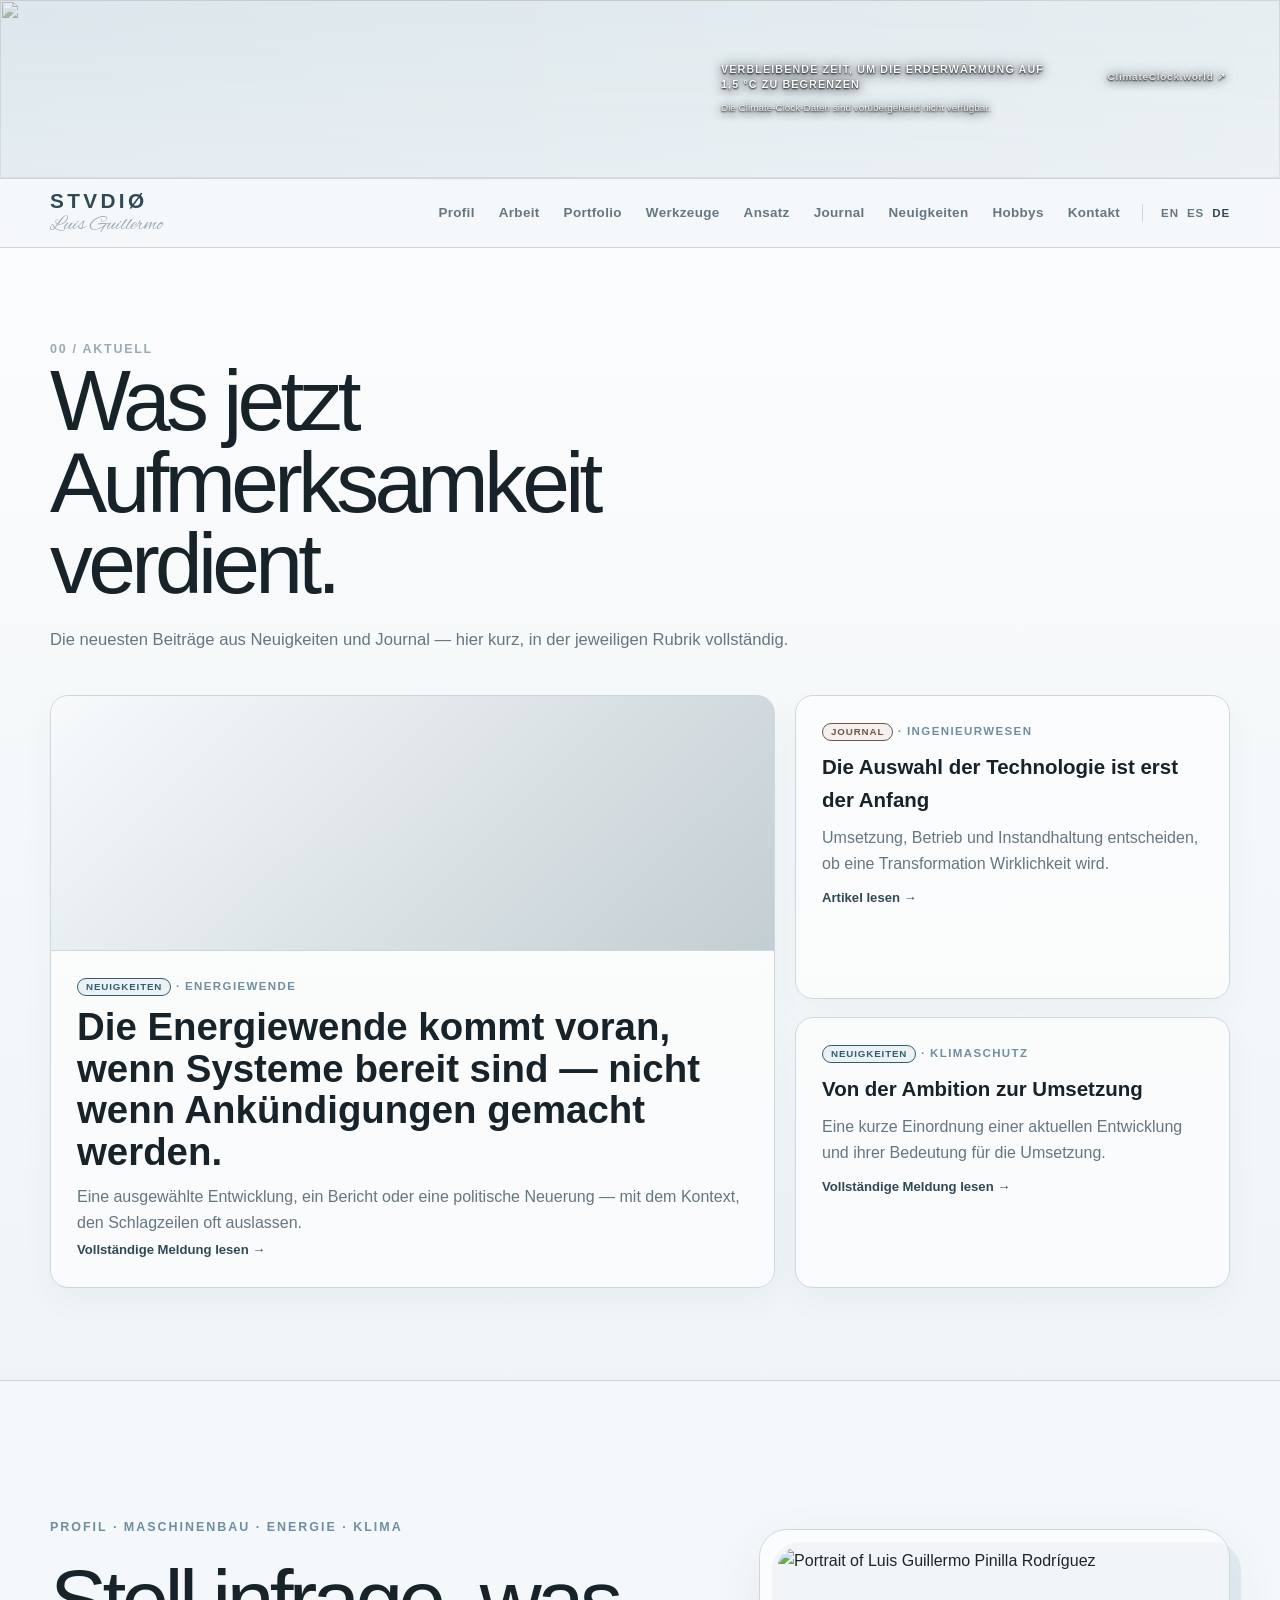
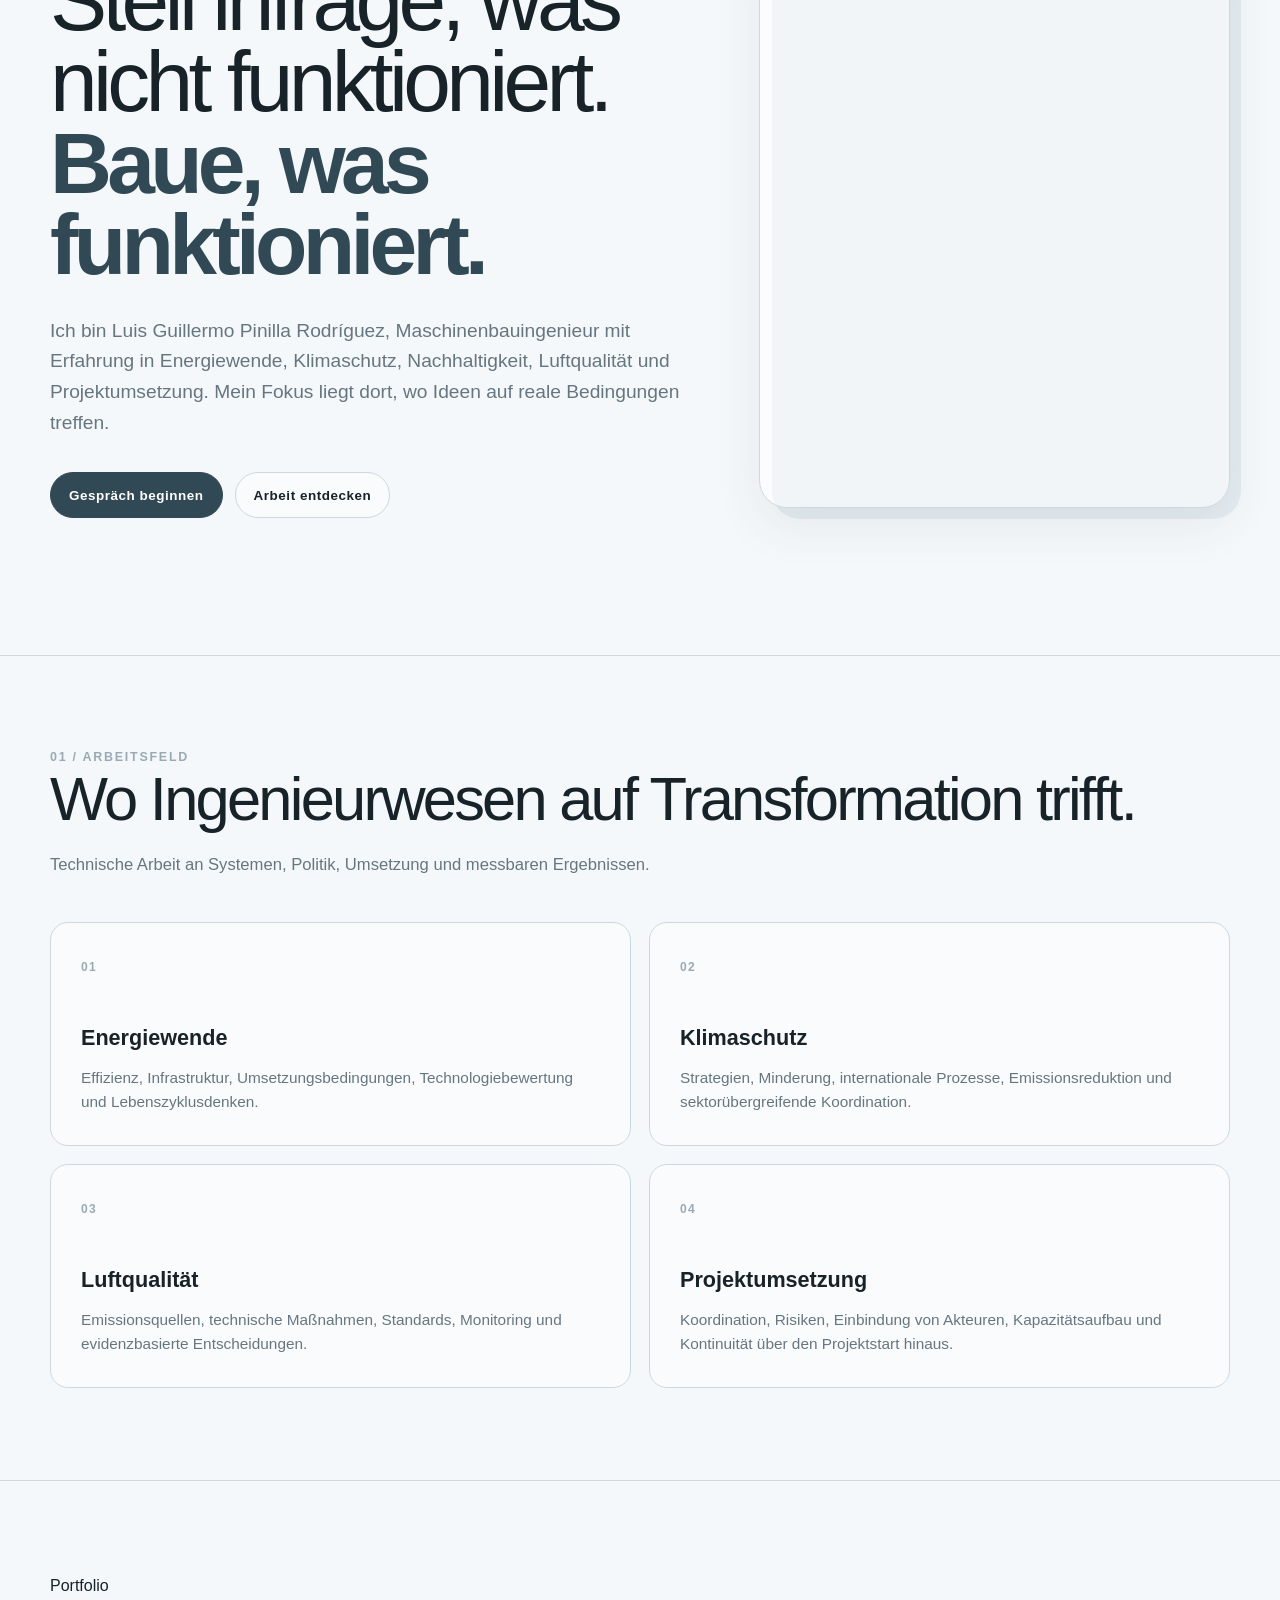
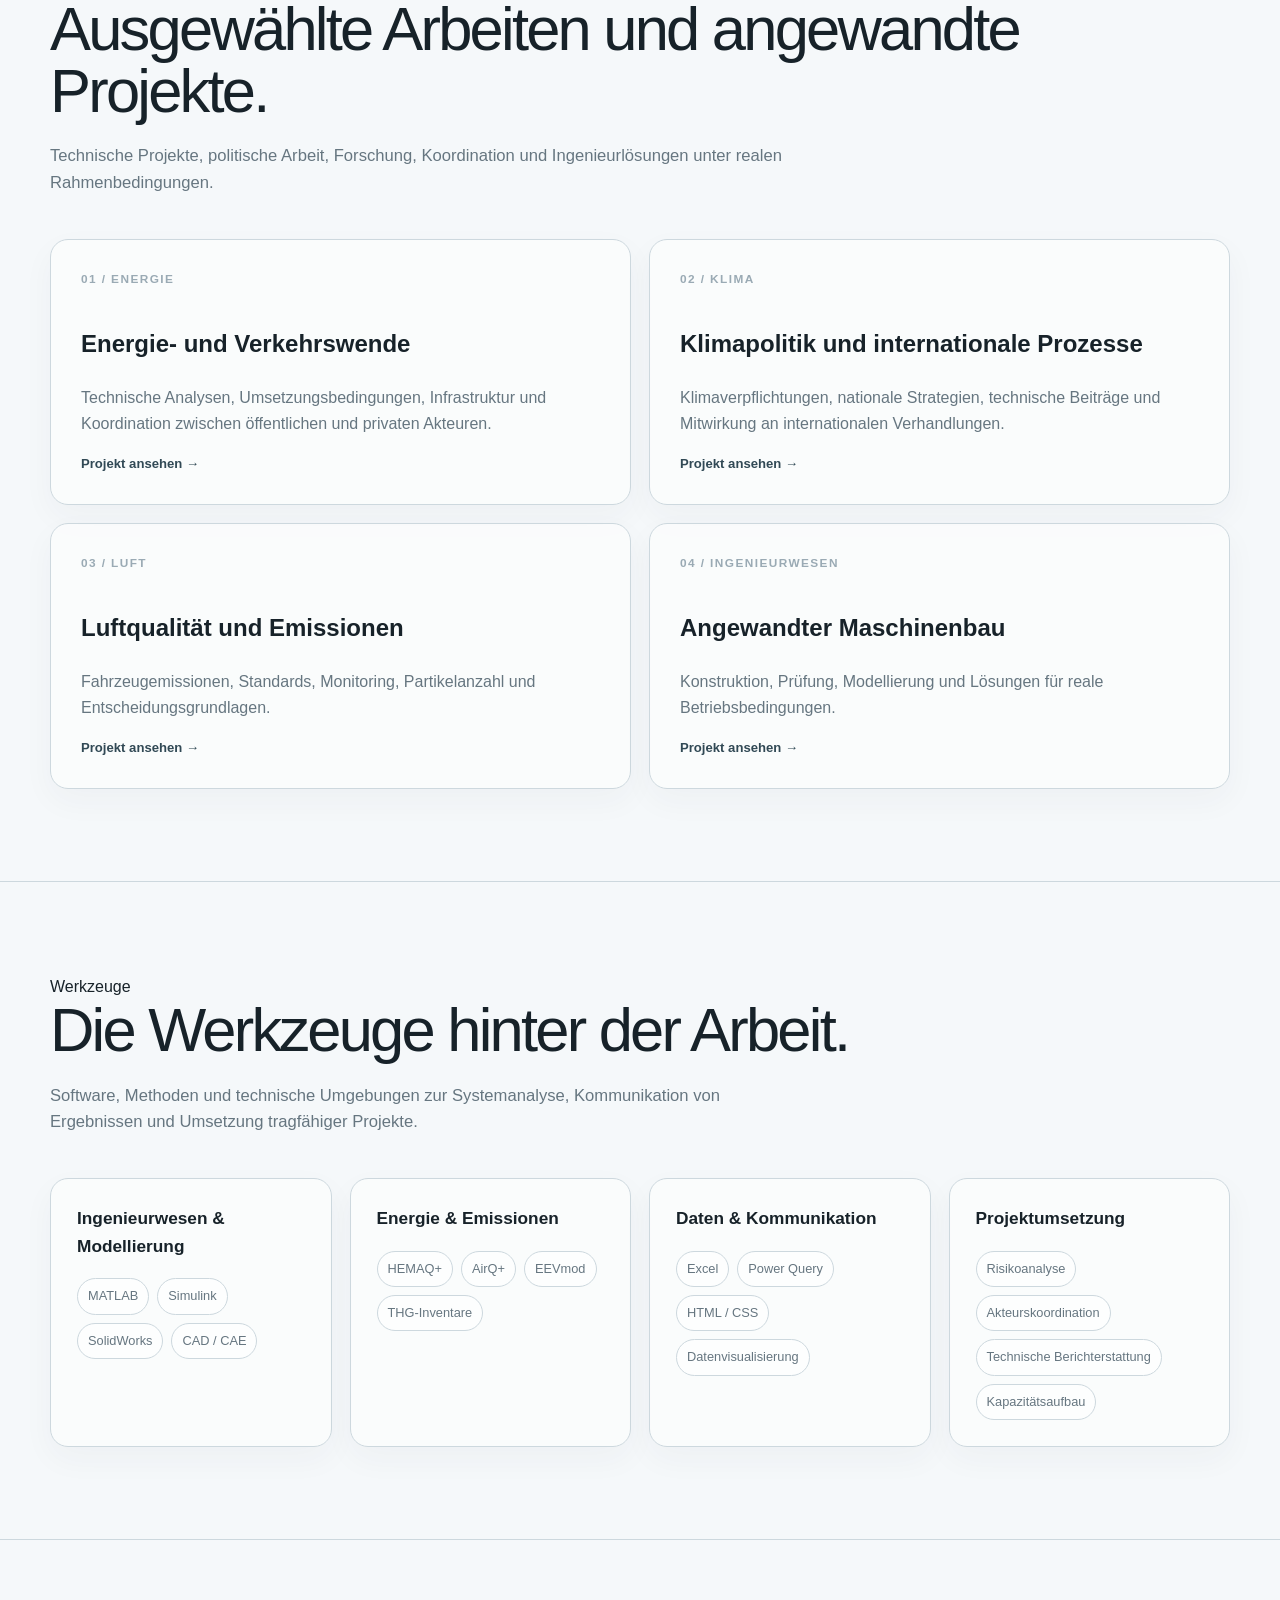
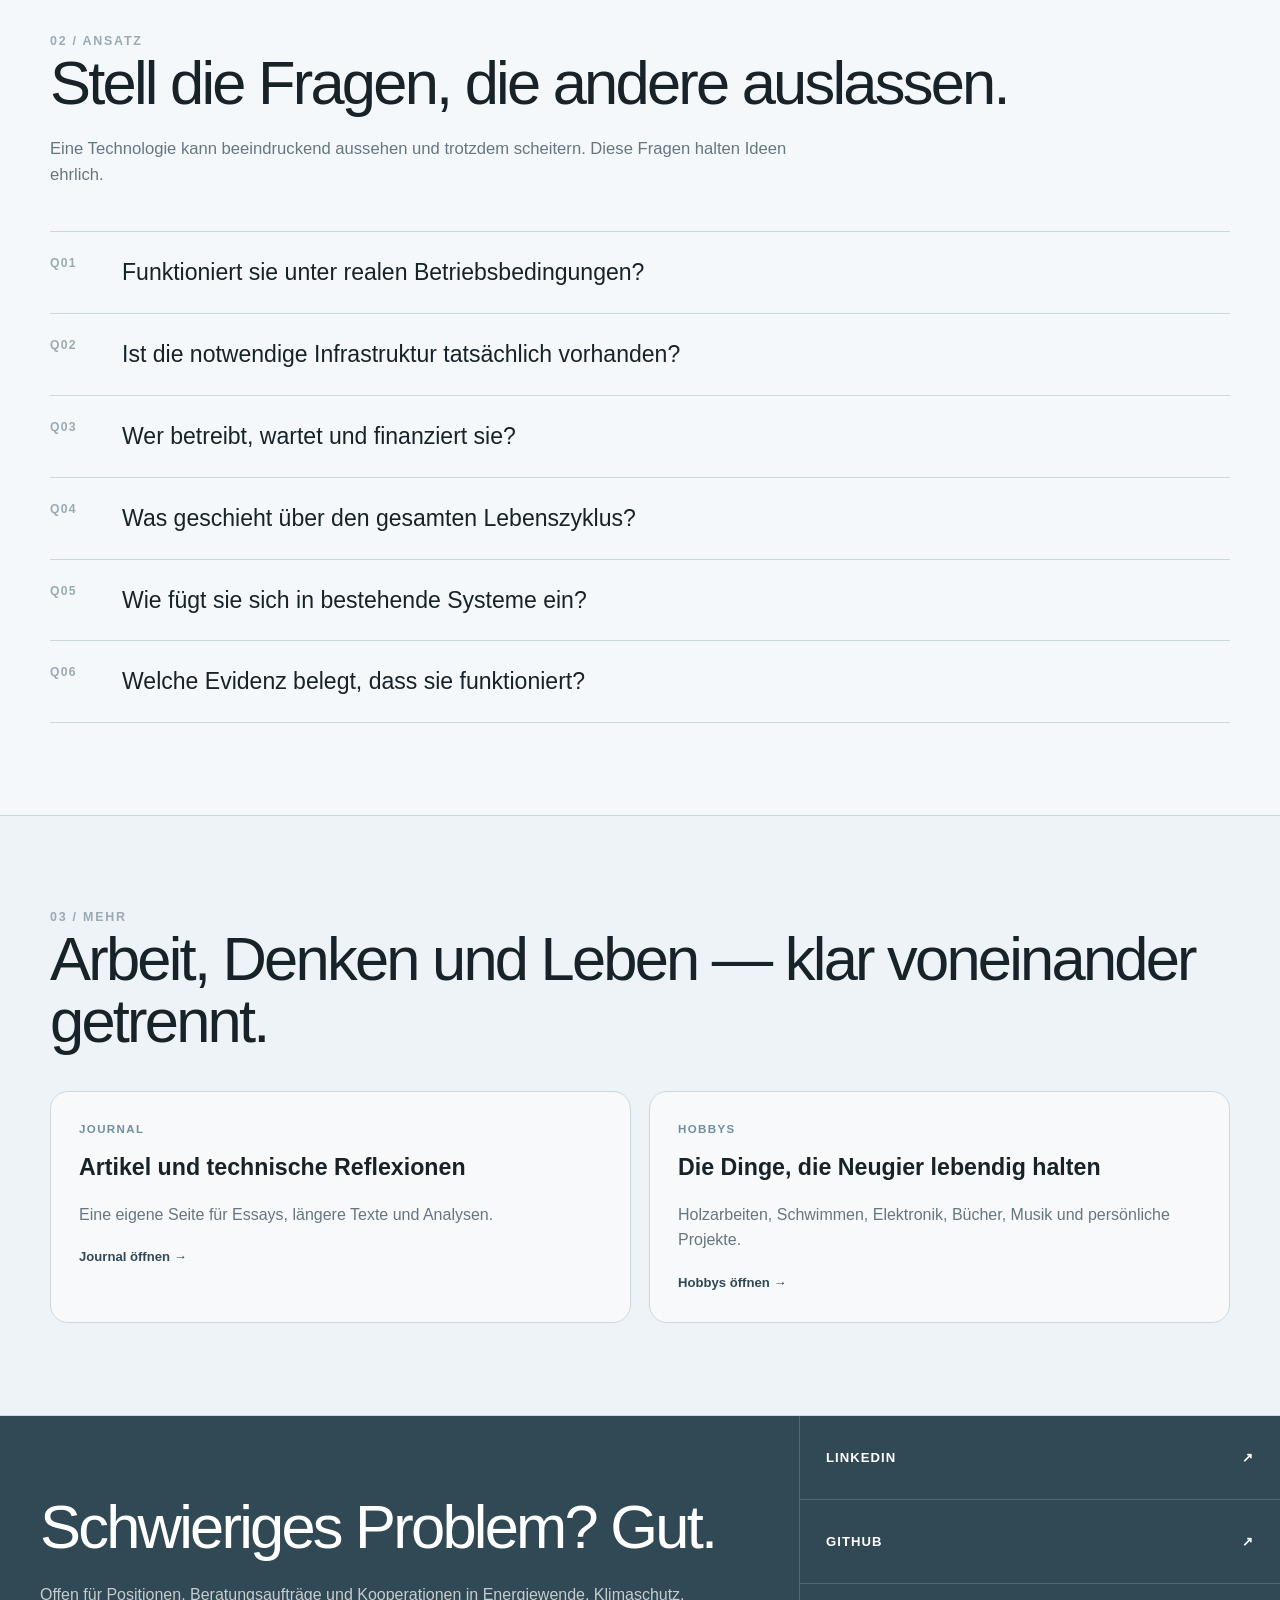
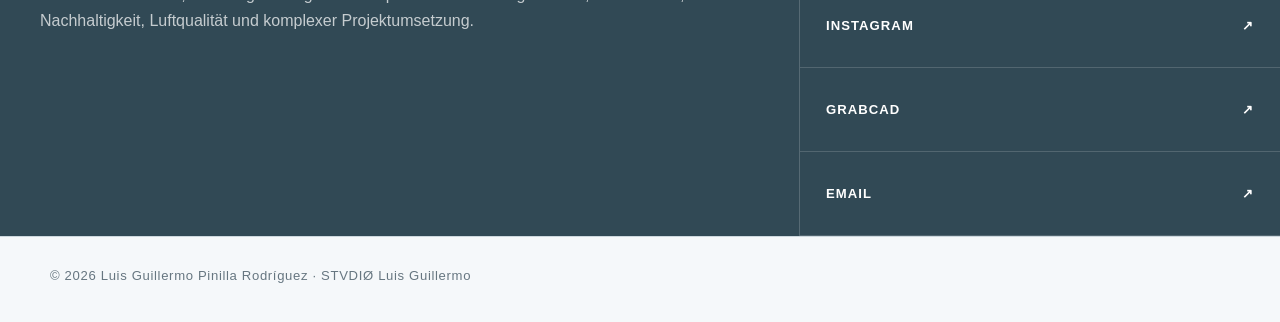
==== commit 9177f803: "Add files via upload" ====
--- a/de/index.html
+++ b/de/index.html
@@ -1,59 +1,204 @@
-<!DOCTYPE html><html lang="de"><head><meta charset="UTF-8"><meta name="viewport" content="width=device-width, initial-scale=1.0">
-<title>Deutsche Version — STVDIØ Luis Guillermo</title><link rel="stylesheet" href="../styles.css?v=17"></head><body>
-<div class="top-banner"><img src="../banner.png" alt="">
-<div class="climate-clock-panel" data-climate-clock>
-  <div class="climate-clock-topline">
-    <div class="climate-clock-label">Climate Clock</div>
-    <a class="climate-clock-source" href="https://climateclock.world/" target="_blank" rel="noopener">ClimateClock.world ↗</a>
-  </div>
-  <div class="climate-clock-time" aria-label="Climate countdown">
-    <div class="climate-clock-unit"><span class="climate-clock-value" data-clock-value>--</span><span class="climate-clock-caption" data-clock-caption>Years</span></div>
-    <div class="climate-clock-unit"><span class="climate-clock-value" data-clock-value>---</span><span class="climate-clock-caption" data-clock-caption>Days</span></div>
-    <div class="climate-clock-unit"><span class="climate-clock-value" data-clock-value>--</span><span class="climate-clock-caption" data-clock-caption>Hours</span></div>
-    <div class="climate-clock-unit"><span class="climate-clock-value" data-clock-value>--</span><span class="climate-clock-caption" data-clock-caption>Minutes</span></div>
-    <div class="climate-clock-unit"><span class="climate-clock-value" data-clock-value>--</span><span class="climate-clock-caption" data-clock-caption>Seconds</span></div>
-  </div>
-  <div class="climate-clock-status" aria-live="polite">Loading…</div>
+<!DOCTYPE html>
+<html lang="de"><head><meta charset="utf-8"/><meta content="width=device-width, initial-scale=1.0" name="viewport"/>
+<title>Startseite — STVDIØ Luis Guillermo</title><link href="../styles.css?v=19" rel="stylesheet"/></head><body>
+<div class="top-banner"><img alt="" src="../banner.png"/>
+<div class="climate-clock-panel" data-climate-clock="">
+<div class="climate-clock-topline">
+<div class="climate-clock-label">Klimauhr</div>
+<a class="climate-clock-source" href="https://climateclock.world/" rel="noopener" target="_blank">ClimateClock.world ↗</a>
+</div>
+<div aria-label="Climate countdown" class="climate-clock-time">
+<div class="climate-clock-unit"><span class="climate-clock-value" data-clock-value="">--</span><span class="climate-clock-caption" data-clock-caption="">Jahre</span></div>
+<div class="climate-clock-unit"><span class="climate-clock-value" data-clock-value="">---</span><span class="climate-clock-caption" data-clock-caption="">Tage</span></div>
+<div class="climate-clock-unit"><span class="climate-clock-value" data-clock-value="">--</span><span class="climate-clock-caption" data-clock-caption="">Stunden</span></div>
+<div class="climate-clock-unit"><span class="climate-clock-value" data-clock-value="">--</span><span class="climate-clock-caption" data-clock-caption="">Minuten</span></div>
+<div class="climate-clock-unit"><span class="climate-clock-value" data-clock-value="">--</span><span class="climate-clock-caption" data-clock-caption="">Sekunden</span></div>
+</div>
+<div aria-live="polite" class="climate-clock-status">Wird geladen…</div>
 </div>
 </div>
 <header>
-  <nav class="wrap">
-    <a class="brand" href="index.html">
-      <span class="brand-main">STVDIØ</span>
-      <span class="brand-name">Luis Guillermo</span>
-    </a>
-
-    <div class="nav-right">
-      <div class="nav-links">
-        <a href="index.html">Deutsch</a>
-      </div>
-      <div class="language-switch" aria-label="Sprache">
-        <a href="../index.html">EN</a>
-        <a href="../es/index.html">ES</a>
-        <a class="active" href="index.html">DE</a>
-      </div>
-    </div>
-
-    <details class="mobile-menu">
-      <summary aria-label="Navigation öffnen">
-        <span class="mobile-menu-icon"></span>
-      </summary>
-      <div class="mobile-menu-content">
-        <a href="index.html">Deutsche Startseite</a>
-        <div class="mobile-menu-languages">
-          <a href="../index.html">EN</a>
-          <a href="../es/index.html">ES</a>
-          <a class="active" href="index.html">DE</a>
-        </div>
-      </div>
-    </details>
-  </nav>
-</header><main><section class="page-hero"><div class="wrap"><div class="section-kicker">Deutsch</div>
-<h1>Die deutsche Version wird gerade gestaltet.</h1>
-<div class="language-note"><strong>Bitte haben Sie noch etwas Geduld.</strong><br>Die Inhalte und die vollständige Navigation werden derzeit sorgfältig auf Deutsch vorbereitet.</div>
-<div class="actions"><a class="button primary" href="../index.html">English version</a><a class="button secondary" href="../es/index.html">Versión en español</a></div>
-</div></section></main><footer><div class="wrap">© 2026 Luis Guillermo Pinilla Rodríguez · STVDIØ Luis Guillermo</div></footer>
-
-
-<script src="../climate-clock.js?v=12" defer></script>
+<nav class="wrap">
+<a class="brand" href="index.html">
+<span class="brand-main">STVDIØ</span>
+<span class="brand-name">Luis Guillermo</span>
+</a>
+<div class="nav-right">
+<div class="nav-links"><a href="index.html#profile">Profil</a><a href="index.html#work">Arbeit</a><a href="index.html#portfolio">Portfolio</a><a href="index.html#tools">Werkzeuge</a><a href="index.html#approach">Ansatz</a><a href="journal.html">Journal</a><a href="news.html">Neuigkeiten</a><a href="hobbies.html">Hobbys</a><a href="index.html#contact">Kontakt</a></div>
+<div aria-label="Sprache" class="language-switch">
+<a href="../index.html">EN</a>
+<a href="../es/index.html">ES</a>
+<a class="active" href="index.html">DE</a>
+</div>
+</div>
+<details class="mobile-menu">
+<summary aria-label="Navigation öffnen">
+<span class="mobile-menu-icon"></span>
+</summary>
+<div class="mobile-menu-content">
+<a href="index.html#profile">Profil</a><a href="index.html#work">Arbeit</a><a href="index.html#portfolio">Portfolio</a><a href="index.html#tools">Werkzeuge</a><a href="index.html#approach">Ansatz</a><a href="journal.html">Journal</a><a href="news.html">Neuigkeiten</a><a href="hobbies.html">Hobbys</a><a href="index.html#contact">Kontakt</a>
+<div class="mobile-menu-languages">
+<a href="../index.html">EN</a>
+<a href="../es/index.html">ES</a>
+<a class="active" href="index.html">DE</a>
+</div>
+</div>
+</details>
+</nav>
+</header><main>
+<section class="news-lead" id="latest">
+<div class="wrap">
+<div class="section-number">00 / Aktuell</div>
+<h1>Was jetzt Aufmerksamkeit verdient.</h1>
+<p class="section-intro">Die neuesten Beiträge aus Neuigkeiten und Journal — hier kurz, in der jeweiligen Rubrik vollständig.</p>
+<div class="news-lead-grid">
+<article class="news-feature">
+<div class="news-feature-image"></div>
+<div class="news-feature-body">
+<div class="meta"><span class="content-type content-type-news">Neuigkeiten</span> · Energiewende</div>
+<h3>Die Energiewende kommt voran, wenn Systeme bereit sind — nicht wenn Ankündigungen gemacht werden.</h3>
+<p>Eine ausgewählte Entwicklung, ein Bericht oder eine politische Neuerung — mit dem Kontext, den Schlagzeilen oft auslassen.</p>
+<a class="text-link" href="news.html#energy-transition">Vollständige Meldung lesen →</a>
+</div>
+</article>
+<div class="news-mini-stack">
+<article class="news-mini">
+<div class="meta"><span class="content-type content-type-journal">Journal</span> · Ingenieurwesen</div>
+<h3>Die Auswahl der Technologie ist erst der Anfang</h3>
+<p>Umsetzung, Betrieb und Instandhaltung entscheiden, ob eine Transformation Wirklichkeit wird.</p>
+<a class="text-link" href="journal.html#technology-selection">Artikel lesen →</a>
+</article>
+<article class="news-mini">
+<div class="meta"><span class="content-type content-type-news">Neuigkeiten</span> · Klimaschutz</div>
+<h3>Von der Ambition zur Umsetzung</h3>
+<p>Eine kurze Einordnung einer aktuellen Entwicklung und ihrer Bedeutung für die Umsetzung.</p>
+<a class="text-link" href="news.html#climate-action">Vollständige Meldung lesen →</a>
+</article>
+</div>
+</div>
+</div>
+</section>
+<section id="profile">
+<div class="wrap hero">
+<div>
+<div class="eyebrow">Profil · Maschinenbau · Energie · Klima</div>
+<h1>
+            Stell infrage, was nicht funktioniert.
+            <strong>Baue, was funktioniert.</strong>
+</h1>
+<p class="lead">
+            Ich bin Luis Guillermo Pinilla Rodríguez, Maschinenbauingenieur mit Erfahrung in Energiewende, Klimaschutz, Nachhaltigkeit, Luftqualität und Projektumsetzung. Mein Fokus liegt dort, wo Ideen auf reale Bedingungen treffen.
+          </p>
+<div class="hero-actions">
+<a class="button primary" href="#contact">Gespräch beginnen</a>
+<a class="button secondary" href="#journal">Arbeit entdecken</a>
+</div>
+</div>
+<div class="portrait">
+<img alt="Portrait of Luis Guillermo Pinilla Rodríguez" src="../profile.jpg">
+</img></div>
+</div>
+</section>
+<section id="areas">
+<div class="wrap">
+<div class="section-number">01 / Arbeitsfeld</div>
+<h2>Wo Ingenieurwesen auf Transformation trifft.</h2>
+<p class="section-intro">
+          Technische Arbeit an Systemen, Politik, Umsetzung und messbaren Ergebnissen.
+        </p>
+<div class="areas">
+<article class="area">
+<span class="area-index">01</span>
+<h3>Energiewende</h3>
+<p>Effizienz, Infrastruktur, Umsetzungsbedingungen, Technologiebewertung und Lebenszyklusdenken.</p>
+</article>
+<article class="area">
+<span class="area-index">02</span>
+<h3>Klimaschutz</h3>
+<p>Strategien, Minderung, internationale Prozesse, Emissionsreduktion und sektorübergreifende Koordination.</p>
+</article>
+<article class="area">
+<span class="area-index">03</span>
+<h3>Luftqualität</h3>
+<p>Emissionsquellen, technische Maßnahmen, Standards, Monitoring und evidenzbasierte Entscheidungen.</p>
+</article>
+<article class="area">
+<span class="area-index">04</span>
+<h3>Projektumsetzung</h3>
+<p>Koordination, Risiken, Einbindung von Akteuren, Kapazitätsaufbau und Kontinuität über den Projektstart hinaus.</p>
+</article>
+</div>
+</div>
+</section>
+<section id="portfolio"><div class="wrap"><div class="section-kicker">Portfolio</div><h2>Ausgewählte Arbeiten und angewandte Projekte.</h2>
+<p class="section-intro">Technische Projekte, politische Arbeit, Forschung, Koordination und Ingenieurlösungen unter realen Rahmenbedingungen.</p>
+<div class="portfolio-grid">
+<article class="portfolio-item"><span class="portfolio-number">01 / ENERGIE</span><h3>Energie- und Verkehrswende</h3><p>Technische Analysen, Umsetzungsbedingungen, Infrastruktur und Koordination zwischen öffentlichen und privaten Akteuren.</p><a class="text-link" href="#">Projekt ansehen →</a></article>
+<article class="portfolio-item"><span class="portfolio-number">02 / KLIMA</span><h3>Klimapolitik und internationale Prozesse</h3><p>Klimaverpflichtungen, nationale Strategien, technische Beiträge und Mitwirkung an internationalen Verhandlungen.</p><a class="text-link" href="#">Projekt ansehen →</a></article>
+<article class="portfolio-item"><span class="portfolio-number">03 / LUFT</span><h3>Luftqualität und Emissionen</h3><p>Fahrzeugemissionen, Standards, Monitoring, Partikelanzahl und Entscheidungsgrundlagen.</p><a class="text-link" href="#">Projekt ansehen →</a></article>
+<article class="portfolio-item"><span class="portfolio-number">04 / INGENIEURWESEN</span><h3>Angewandter Maschinenbau</h3><p>Konstruktion, Prüfung, Modellierung und Lösungen für reale Betriebsbedingungen.</p><a class="text-link" href="#">Projekt ansehen →</a></article>
+</div></div></section>
+<section class="alt" id="tools"><div class="wrap"><div class="section-kicker">Werkzeuge</div><h2>Die Werkzeuge hinter der Arbeit.</h2>
+<p class="section-intro">Software, Methoden und technische Umgebungen zur Systemanalyse, Kommunikation von Ergebnissen und Umsetzung tragfähiger Projekte.</p>
+<div class="tools-grid">
+<article class="tool-group"><h3>Ingenieurwesen &amp; Modellierung</h3><div class="tool-list"><span class="tool-chip">MATLAB</span><span class="tool-chip">Simulink</span><span class="tool-chip">SolidWorks</span><span class="tool-chip">CAD / CAE</span></div></article>
+<article class="tool-group"><h3>Energie &amp; Emissionen</h3><div class="tool-list"><span class="tool-chip">HEMAQ+</span><span class="tool-chip">AirQ+</span><span class="tool-chip">EEVmod</span><span class="tool-chip">THG-Inventare</span></div></article>
+<article class="tool-group"><h3>Daten &amp; Kommunikation</h3><div class="tool-list"><span class="tool-chip">Excel</span><span class="tool-chip">Power Query</span><span class="tool-chip">HTML / CSS</span><span class="tool-chip">Datenvisualisierung</span></div></article>
+<article class="tool-group"><h3>Projektumsetzung</h3><div class="tool-list"><span class="tool-chip">Risikoanalyse</span><span class="tool-chip">Akteurskoordination</span><span class="tool-chip">Technische Berichterstattung</span><span class="tool-chip">Kapazitätsaufbau</span></div></article>
+</div></div></section><section id="approach">
+<div class="wrap">
+<div class="section-number">02 / Ansatz</div>
+<h2>Stell die Fragen, die andere auslassen.</h2>
+<p class="section-intro">
+          Eine Technologie kann beeindruckend aussehen und trotzdem scheitern. Diese Fragen halten Ideen ehrlich.
+        </p>
+<div class="questions">
+<div class="question"><span>Q01</span>Funktioniert sie unter realen Betriebsbedingungen?</div>
+<div class="question"><span>Q02</span>Ist die notwendige Infrastruktur tatsächlich vorhanden?</div>
+<div class="question"><span>Q03</span>Wer betreibt, wartet und finanziert sie?</div>
+<div class="question"><span>Q04</span>Was geschieht über den gesamten Lebenszyklus?</div>
+<div class="question"><span>Q05</span>Wie fügt sie sich in bestehende Systeme ein?</div>
+<div class="question"><span>Q06</span>Welche Evidenz belegt, dass sie funktioniert?</div>
+</div>
+</div>
+</section>
+<section class="journal">
+<div class="wrap">
+<div class="section-number">03 / Mehr</div>
+<h2>Arbeit, Denken und Leben — klar voneinander getrennt.</h2>
+<div class="site-preview">
+<article><div class="meta">Journal</div><h3>Artikel und technische Reflexionen</h3><p>Eine eigene Seite für Essays, längere Texte und Analysen.</p><a class="text-link" href="journal.html">Journal öffnen →</a></article>
+<article><div class="meta">Hobbys</div><h3>Die Dinge, die Neugier lebendig halten</h3><p>Holzarbeiten, Schwimmen, Elektronik, Bücher, Musik und persönliche Projekte.</p><a class="text-link" href="hobbies.html">Hobbys öffnen →</a></article>
+</div>
+</div>
+</section>
+<section class="contact" id="contact">
+<div class="contact-grid">
+<div class="contact-copy">
+<h2>Schwieriges Problem? Gut.</h2>
+<p>
+            Offen für Positionen, Beratungsaufträge und Kooperationen in Energiewende, Klimaschutz, Nachhaltigkeit, Luftqualität und komplexer Projektumsetzung.
+          </p>
+</div>
+<div class="social-links">
+<a class="social-link" href="https://www.linkedin.com/" rel="noopener" target="_blank">
+            LinkedIn <span>↗</span>
+</a>
+<a class="social-link" href="https://github.com/stvdio-luisgui" rel="noopener" target="_blank">
+            GitHub <span>↗</span>
+</a>
+<a class="social-link" href="https://www.instagram.com/" rel="noopener" target="_blank">
+            Instagram <span>↗</span>
+</a>
+<a class="social-link" href="https://grabcad.com/" rel="noopener" target="_blank">
+            GrabCAD <span>↗</span>
+</a>
+<a class="social-link" href="mailto:your-email@example.com">
+            Email <span>↗</span>
+</a>
+</div>
+</div>
+</section>
+</main><footer><div class="wrap">© 2026 Luis Guillermo Pinilla Rodríguez · STVDIØ Luis Guillermo</div></footer>
+<script defer="" src="../climate-clock.js?v=19"></script>
 </body></html>
--- a/styles.css
+++ b/styles.css
@@ -2170,3 +2170,32 @@
     text-align: left;
   }
 }
+
+
+/* ===== Personal phrase hero v18 ===== */
+.hobby-phrase-hero {
+  padding: clamp(58px, 8vw, 92px) 0 22px;
+  background:
+    radial-gradient(circle at 84% 22%, rgba(154, 93, 62, .08), transparent 26%),
+    radial-gradient(circle at 14% 64%, rgba(57, 115, 139, .08), transparent 30%);
+}
+
+.hobby-phrase-hero h1 {
+  max-width: 920px;
+  margin: .55rem 0 .85rem;
+  font-size: clamp(3rem, 7.2vw, 6.9rem);
+  line-height: .91;
+  letter-spacing: -.06em;
+}
+
+.hobby-phrase-hero p {
+  max-width: 720px;
+  margin: 0;
+  color: var(--muted);
+  font-size: clamp(1rem, 1.55vw, 1.24rem);
+  line-height: 1.65;
+}
+
+.compact-radio-section {
+  padding-top: 30px;
+}
